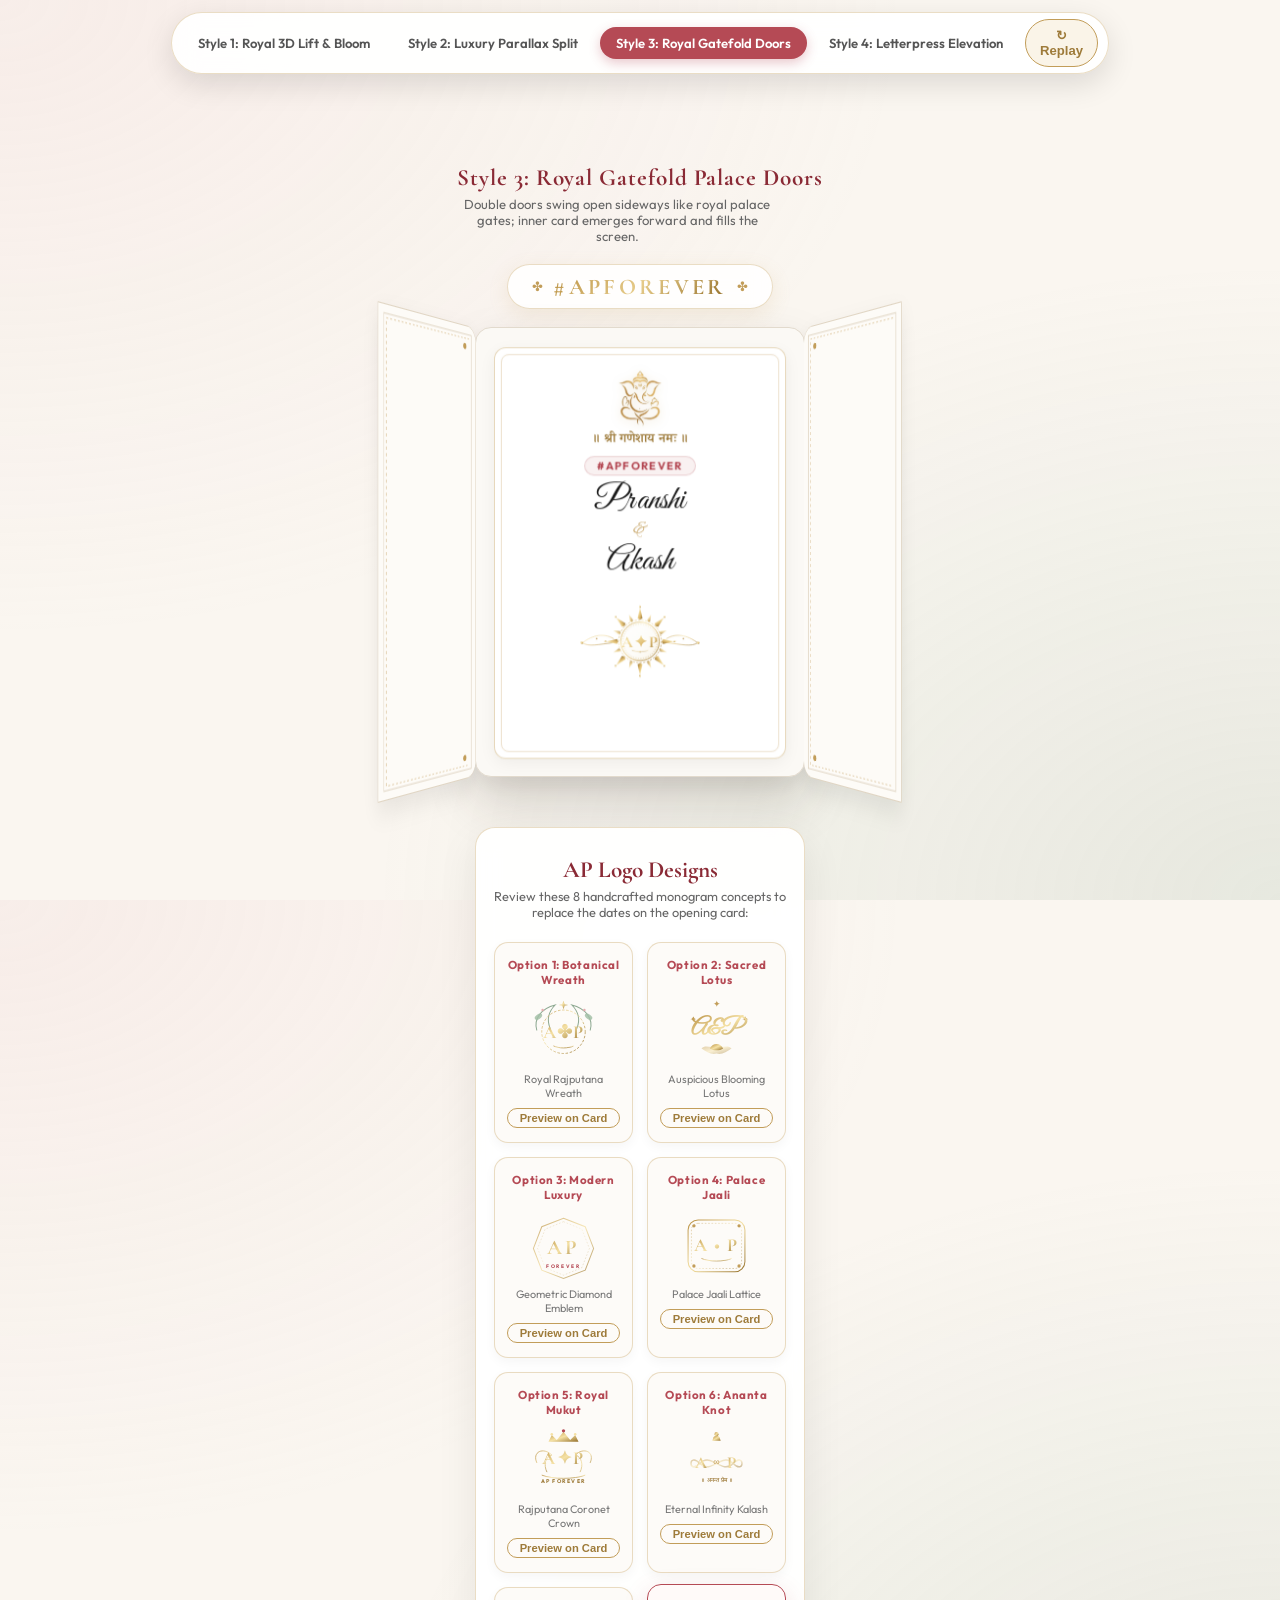
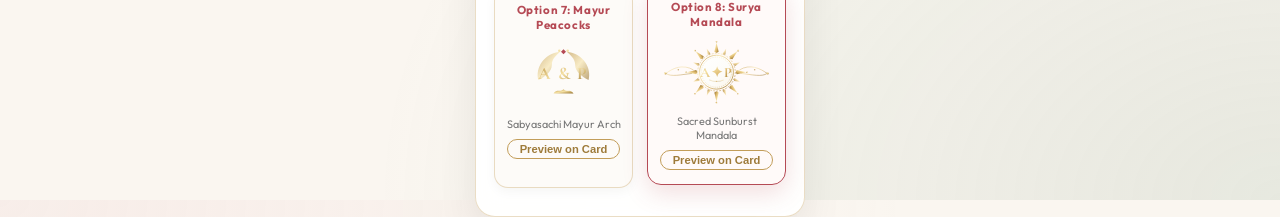
==== envelope-demo.html @ 4fcf7f47 "feat: add complete wedding invitation web application with interactive envelope animation, schedule," ====
<!DOCTYPE html>
<html lang="en">
<head>
  <meta charset="UTF-8">
  <meta name="viewport" content="width=device-width, initial-scale=1.0, maximum-scale=1.0, user-scalable=no">
  <title>Pranshi & Akash — Envelope Animation Showcase</title>
  
  <!-- Google Fonts -->
  <link rel="preconnect" href="https://fonts.googleapis.com">
  <link rel="preconnect" href="https://fonts.gstatic.com" crossorigin>
  <link href="https://fonts.googleapis.com/css2?family=Alex+Brush&family=Cormorant+Garamond:ital,wght@0,400;0,600;0,700;1,400&family=Great+Vibes&family=Noto+Serif+Devanagari:wght@500;600;700&family=Outfit:wght@300;400;500;600;700&display=swap" rel="stylesheet">
  
  <!-- GSAP 3.12 (Offline-first) -->
  <script src="./js/libs/gsap.min.js"></script>
  <script>
    if (typeof gsap === 'undefined') {
      document.write('<script src="https://cdnjs.cloudflare.com/ajax/libs/gsap/3.12.5/gsap.min.js"><\/script>');
    }
  </script>

  <style>
    :root {
      --color-primary: #b54a55;
      --color-primary-dark: #8a2a35;
      --color-gold: #c29d59;
      --color-gold-dark: #9e7b3a;
      --color-sage: #4a5d4e;
      --color-bg: #faf6f0;
      --font-serif: 'Cormorant Garamond', Georgia, serif;
      --font-sans: 'Outfit', sans-serif;
      --font-hindi: 'Noto Serif Devanagari', serif;
    }

    * {
      box-sizing: border-box;
      margin: 0;
      padding: 0;
      -webkit-tap-highlight-color: transparent;
    }

    body {
      font-family: var(--font-sans);
      background-color: var(--color-bg);
      background-image: 
        radial-gradient(at 0% 0%, rgba(234, 197, 200, 0.18) 0px, transparent 50%),
        radial-gradient(at 100% 100%, rgba(142, 169, 146, 0.18) 0px, transparent 50%);
      color: #2c2523;
      min-height: 100vh;
      overflow-x: hidden;
      display: flex;
      flex-direction: column;
      align-items: center;
    }

    /* Style Selector Bar (Sticky Top) */
    .style-picker-bar {
      position: fixed;
      top: 12px;
      left: 50%;
      transform: translateX(-50%);
      z-index: 9999;
      background: rgba(255, 255, 255, 0.94);
      backdrop-filter: blur(14px);
      -webkit-backdrop-filter: blur(14px);
      border: 1px solid rgba(194, 157, 89, 0.35);
      box-shadow: 0 10px 30px rgba(0, 0, 0, 0.12);
      border-radius: 999px;
      padding: 6px 10px;
      display: flex;
      align-items: center;
      gap: 6px;
      max-width: 95vw;
      overflow-x: auto;
    }

    .style-btn {
      background: transparent;
      border: none;
      padding: 8px 16px;
      border-radius: 999px;
      font-family: var(--font-sans);
      font-size: 0.82rem;
      font-weight: 600;
      color: #555;
      cursor: pointer;
      white-space: nowrap;
      transition: all 0.25s ease;
    }

    .style-btn:hover {
      color: var(--color-primary);
      background: rgba(181, 74, 85, 0.06);
    }

    .style-btn.active {
      background: var(--color-primary);
      color: #fff;
      box-shadow: 0 4px 12px rgba(181, 74, 85, 0.3);
    }

    .replay-btn {
      background: #faf4e8;
      border: 1px solid var(--color-gold);
      color: var(--color-gold-dark);
      padding: 8px 14px;
      border-radius: 999px;
      font-size: 0.82rem;
      font-weight: 700;
      cursor: pointer;
      display: flex;
      align-items: center;
      gap: 5px;
      transition: all 0.2s ease;
    }

    .replay-btn:hover {
      background: var(--color-gold);
      color: #fff;
    }

    /* Main Showcase Stage */
    .showcase-stage {
      width: 100%;
      max-width: 440px;
      min-height: 100vh;
      position: relative;
      display: flex;
      flex-direction: column;
      align-items: center;
      justify-content: center;
      padding: 80px 16px 40px;
    }

    /* Style Info Header */
    .style-description-banner {
      text-align: center;
      margin-bottom: 20px;
      z-index: 10;
      animation: fadeInDown 0.4s ease;
    }

    .banner-title {
      font-family: var(--font-serif);
      font-size: 1.45rem;
      font-weight: 700;
      color: var(--color-primary-dark);
      letter-spacing: 0.04em;
    }

    .banner-desc {
      font-size: 0.82rem;
      color: #666;
      margin-top: 4px;
      max-width: 320px;
    }

    /* Hashtag Crest */
    .hashtag-crest {
      display: inline-flex;
      align-items: center;
      gap: 10px;
      background: rgba(255, 255, 255, 0.88);
      backdrop-filter: blur(10px);
      padding: 8px 24px;
      border-radius: 999px;
      border: 1px solid rgba(194, 157, 89, 0.35);
      box-shadow: 0 6px 20px rgba(194, 157, 89, 0.15);
      margin-bottom: 18px;
    }

    .hashtag-text {
      font-family: var(--font-serif);
      font-size: 1.4rem;
      font-weight: 700;
      letter-spacing: 0.15em;
      background: linear-gradient(135deg, #b88f42 0%, #e6cb89 50%, #946f29 100%);
      -webkit-background-clip: text;
      -webkit-text-fill-color: transparent;
      text-transform: uppercase;
    }

    /* Envelope 3D Stage */
    .envelope-box {
      width: 330px;
      height: 450px;
      position: relative;
      perspective: 1400px;
      margin: 0 auto;
    }

    /* The Main Envelope Base */
    .env-wrapper {
      position: relative;
      width: 100%;
      height: 100%;
      background: #fbf9f5;
      border-radius: 16px;
      box-shadow: 0 25px 50px rgba(50, 40, 30, 0.18), 0 8px 20px rgba(0,0,0,0.06);
      border: 1.5px solid #e2dacd;
      transform-style: preserve-3d;
      overflow: visible;
    }

    /* =======================================================================
       Common Envelope Elements
       ======================================================================= */
    
    /* Top Flap (Style 1 & 4) */
    .env-flap-top {
      position: absolute;
      top: 0;
      left: 0;
      width: 100%;
      height: 225px;
      transform-origin: top center;
      z-index: 25;
      backface-visibility: visible;
    }

    .env-flap-top svg {
      width: 100%;
      height: 100%;
      display: block;
      overflow: visible;
    }

    /* Gatefold Left & Right Doors (Style 3) */
    .gate-door-left, .gate-door-right {
      position: absolute;
      top: 0;
      width: 50.5%;
      height: 100%;
      z-index: 24;
      background: #fdfbf7;
      border: 1.5px solid #e0d5c3;
      box-shadow: 0 10px 25px rgba(0,0,0,0.08);
      display: flex;
      flex-direction: column;
      align-items: center;
      justify-content: center;
      overflow: hidden;
    }

    .gate-door-left {
      left: 0;
      border-top-left-radius: 16px;
      border-bottom-left-radius: 16px;
      transform-origin: left center;
    }

    .gate-door-right {
      right: 0;
      border-top-right-radius: 16px;
      border-bottom-right-radius: 16px;
      transform-origin: right center;
    }

    /* The Inside Invitation Card */
    .invitation-card {
      position: absolute;
      top: 15px;
      left: 15px;
      right: 15px;
      height: 420px;
      background: #ffffff;
      border-radius: 12px;
      border: 1px solid rgba(194, 157, 89, 0.4);
      box-shadow: 0 4px 18px rgba(0, 0, 0, 0.06);
      display: flex;
      flex-direction: column;
      align-items: center;
      padding: 22px 16px;
      text-align: center;
      z-index: 10;
      will-change: transform, opacity, box-shadow;
    }

    .invitation-card::before {
      content: '';
      position: absolute;
      top: 6px; left: 6px; right: 6px; bottom: 6px;
      border: 1px solid rgba(194, 157, 89, 0.3);
      border-radius: 8px;
      pointer-events: none;
    }

    .card-ganesha {
      width: 44px;
      height: auto;
      margin-bottom: 4px;
      filter: drop-shadow(0 2px 5px rgba(194, 157, 89, 0.3));
    }

    .card-shloka {
      font-family: var(--font-hindi);
      font-size: 0.82rem;
      font-weight: 600;
      color: var(--color-gold-dark);
    }

    .card-hashtag {
      font-size: 0.7rem;
      font-weight: 700;
      color: var(--color-primary);
      letter-spacing: 0.12em;
      background: rgba(181, 74, 85, 0.08);
      border: 1px solid rgba(181, 74, 85, 0.2);
      padding: 2px 12px;
      border-radius: 999px;
      margin: 6px 0;
      text-transform: uppercase;
    }

    .card-names {
      font-family: 'Great Vibes', 'Alex Brush', cursive;
      font-size: 2.1rem;
      font-weight: 400;
      color: #1a1a1a;
      line-height: 1.15;
    }

    .card-amp {
      font-family: 'Alex Brush', cursive;
      font-size: 1.25rem;
      color: var(--color-gold);
    }

    .card-date {
      font-size: 0.78rem;
      font-weight: 600;
      color: var(--color-gold-dark);
      margin-top: 4px;
    }

    /* Envelope Pocket Front */
    .env-pocket-front {
      position: absolute;
      top: 0;
      left: 0;
      width: 100%;
      height: 100%;
      z-index: 15;
      pointer-events: none;
      border-radius: 16px;
      overflow: visible;
    }

    .env-pocket-front svg {
      width: 100%;
      height: 100%;
      display: block;
    }

    /* Ribbon Belly Band */
    .ribbon-band {
      position: absolute;
      top: 225px;
      left: 0;
      right: 0;
      height: 54px;
      transform: translateY(-50%);
      background: linear-gradient(90deg, #ecd3be 0%, #f7ede3 50%, #ecd3be 100%);
      border-top: 1px solid rgba(194, 157, 89, 0.4);
      border-bottom: 1px solid rgba(194, 157, 89, 0.4);
      box-shadow: 0 4px 12px rgba(0,0,0,0.05);
      z-index: 18;
      pointer-events: none;
    }

    /* 3D Wax Seal */
    .seal-wrap {
      position: absolute;
      top: 225px;
      left: 50%;
      transform: translate(-50%, -50%);
      z-index: 35;
      cursor: pointer;
      display: flex;
      flex-direction: column;
      align-items: center;
      transition: transform 0.25s ease;
    }

    .seal-wrap:hover {
      transform: translate(-50%, -50%) scale(1.05);
    }

    .seal-stamp {
      width: 104px;
      height: 104px;
      border-radius: 50%;
      background-image: url('./assets/wax_seal_pa.png');
      background-position: center;
      background-repeat: no-repeat;
      background-size: contain;
      filter: drop-shadow(0 12px 24px rgba(117, 82, 27, 0.42));
      animation: pulseGlow 2.4s infinite ease-in-out;
    }

    @keyframes pulseGlow {
      0%, 100% { transform: scale(1); filter: drop-shadow(0 12px 24px rgba(117, 82, 27, 0.42)); }
      50% { transform: scale(1.03); filter: drop-shadow(0 16px 32px rgba(194, 157, 89, 0.65)); }
    }

    .seal-cue {
      margin-top: 12px;
      font-family: var(--font-sans);
      font-size: 0.88rem;
      font-weight: 600;
      letter-spacing: 0.08em;
      color: var(--color-gold-dark);
      background: rgba(255, 255, 255, 0.95);
      backdrop-filter: blur(8px);
      padding: 5px 18px;
      border-radius: 999px;
      box-shadow: 0 4px 15px rgba(0,0,0,0.08);
      border: 1px solid rgba(194, 157, 89, 0.35);
      animation: bounceCue 2s infinite ease-in-out;
    }

    @keyframes bounceCue {
      0%, 100% { transform: translateY(0); }
      50% { transform: translateY(-3px); }
    }

    /* Destination Full Screen Preview Card (Revealed upon settling) */
    .settled-full-screen {
      position: absolute;
      top: 0;
      left: 0;
      width: 100%;
      height: 100%;
      background: #ffffff;
      border-radius: 20px;
      border: 1px solid rgba(194, 157, 89, 0.35);
      box-shadow: 0 20px 50px rgba(0,0,0,0.12);
      padding: 36px 20px;
      display: flex;
      flex-direction: column;
      align-items: center;
      text-align: center;
      z-index: 50;
      opacity: 0;
      pointer-events: none;
      transform: scale(0.95);
    }

    .full-ganesha {
      width: 58px;
      margin-bottom: 8px;
    }

    .full-shloka {
      font-family: var(--font-hindi);
      font-size: 1rem;
      color: var(--color-gold-dark);
      font-weight: 600;
    }

    .full-names {
      font-family: 'Great Vibes', cursive;
      font-size: 2.8rem;
      color: #1a1a1a;
      margin: 22px 0 10px;
      line-height: 1.1;
    }

    .full-prose {
      font-size: 0.88rem;
      color: #555;
      line-height: 1.55;
      max-width: 300px;
      margin: 10px 0 16px;
    }

    .full-badge {
      display: inline-block;
      font-size: 0.8rem;
      font-weight: 700;
      color: var(--color-primary);
      background: rgba(181, 74, 85, 0.08);
      padding: 6px 18px;
      border-radius: 999px;
      border: 1px solid rgba(181, 74, 85, 0.25);
    }

    .success-pill {
      margin-top: 18px;
      font-size: 0.78rem;
      color: var(--color-sage);
      font-weight: 600;
      background: rgba(74, 93, 78, 0.1);
      padding: 4px 14px;
      border-radius: 999px;
    }

    @keyframes fadeInDown {
      from { opacity: 0; transform: translateY(-10px); }
      to { opacity: 1; transform: translateY(0); }
    }
  </style>
</head>
<body>

  <!-- Top Style Switcher Bar -->
  <div class="style-picker-bar">
    <button class="style-btn active" data-style="1">Style 1: Royal 3D Lift &amp; Bloom</button>
    <button class="style-btn" data-style="2">Style 2: Luxury Parallax Split</button>
    <button class="style-btn" data-style="3">Style 3: Royal Gatefold Doors</button>
    <button class="style-btn" data-style="4">Style 4: Letterpress Elevation</button>
    <button class="replay-btn" id="replay-btn" title="Replay current animation">↻ Replay</button>
  </div>

  <div class="showcase-stage">
    
    <!-- Style Info Banner -->
    <div class="style-description-banner" id="style-banner">
      <h2 class="banner-title" id="banner-title">Style 1: Royal 3D Lift &amp; Bloom</h2>
      <p class="banner-desc" id="banner-desc">Flawless 3D top flap fold, upward card pop, then smooth camera zoom filling the screen with zero tearing.</p>
    </div>

    <!-- Hashtag Crest -->
    <div class="hashtag-crest">
      <span style="color: var(--color-gold); font-size: 0.8rem;">✤</span>
      <span class="hashtag-text">#APforever</span>
      <span style="color: var(--color-gold); font-size: 0.8rem;">✤</span>
    </div>

    <!-- Envelope Container -->
    <div class="envelope-box" id="envelope-box">
      <div class="env-wrapper" id="main-env">

        <!-- 1. Top Flap (Styles 1 & 4) -->
        <div class="env-flap-top" id="flap-top">
          <svg viewBox="0 0 330 225" preserveAspectRatio="none">
            <defs>
              <linearGradient id="flapG" x1="0%" y1="0%" x2="0%" y2="100%">
                <stop offset="0%" stop-color="#fdfbf8" />
                <stop offset="100%" stop-color="#f4ebe0" />
              </linearGradient>
            </defs>
            <path d="M 0 0 L 330 0 L 170 221 Q 165 225 160 221 L 0 0 Z" fill="url(#flapG)" stroke="#dfd4c2" stroke-width="1.2" />
            <path d="M 20 8 L 165 210 L 310 8" fill="none" stroke="#c29d59" stroke-width="1" opacity="0.6" stroke-dasharray="3,3" />
          </svg>
        </div>

        <!-- 2. Gatefold Doors (Style 3) -->
        <div class="gate-door-left" id="gate-left" style="display: none;">
          <svg width="100%" height="100%" viewBox="0 0 165 450" preserveAspectRatio="none">
            <rect x="0" y="0" width="165" height="450" fill="#fdfbf7" />
            <rect x="8" y="8" width="149" height="434" fill="none" stroke="#e0d5c3" stroke-width="1" />
            <path d="M 12 12 L 153 12 L 153 438 L 12 438" fill="none" stroke="#c29d59" stroke-width="0.8" stroke-dasharray="3,3" opacity="0.6" />
            <!-- Ornate Corner Motifs -->
            <circle cx="20" cy="20" r="3" fill="#c29d59" />
            <circle cx="20" cy="430" r="3" fill="#c29d59" />
          </svg>
        </div>
        <div class="gate-door-right" id="gate-right" style="display: none;">
          <svg width="100%" height="100%" viewBox="0 0 165 450" preserveAspectRatio="none">
            <rect x="0" y="0" width="165" height="450" fill="#fdfbf7" />
            <rect x="8" y="8" width="149" height="434" fill="none" stroke="#e0d5c3" stroke-width="1" />
            <path d="M 12 12 L 153 12 L 153 438 L 12 438" fill="none" stroke="#c29d59" stroke-width="0.8" stroke-dasharray="3,3" opacity="0.6" />
            <circle cx="145" cy="20" r="3" fill="#c29d59" />
            <circle cx="145" cy="430" r="3" fill="#c29d59" />
          </svg>
        </div>

        <!-- 3. Inside Invitation Card -->
        <div class="invitation-card" id="inner-card">
          <img src="./assets/ganesha_gold.png" alt="Lord Ganesha" class="card-ganesha">
          <span class="card-shloka">॥ श्री गणेशाय नमः ॥</span>
          <span class="card-hashtag">#APforever</span>
          <div class="card-names">
            <span>Pranshi</span>
            <div class="card-amp">&amp;</div>
            <span>Akash</span>
          </div>
          <div class="card-ap-logo-wrap" id="demo-inner-card-logo" style="width: 176px; height: 114px; margin-top: 6px; display: flex; align-items: center; justify-content: center;">
            <!-- Selected AP Logo injected here -->
          </div>
        </div>

        <!-- 4. Envelope Pocket Front (Vector SVG) -->
        <div class="env-pocket-front" id="pocket-front">
          <svg viewBox="0 0 330 450" preserveAspectRatio="none">
            <defs>
              <linearGradient id="pocketG" x1="0%" y1="0%" x2="0%" y2="100%">
                <stop offset="0%" stop-color="#fdfbf8" />
                <stop offset="100%" stop-color="#f6efe4" />
              </linearGradient>
            </defs>
            <!-- Left Flap -->
            <polygon points="-1,-1 166,226 -1,451" fill="#eee5d8" stroke="#dfd4c2" stroke-width="0.8" />
            <!-- Right Flap -->
            <polygon points="331,-1 164,226 331,451" fill="#eee5d8" stroke="#dfd4c2" stroke-width="0.8" />
            <!-- Bottom Flap -->
            <path d="M -1 451 L 160 213 Q 165 210 170 213 L 331 451 Z" fill="url(#pocketG)" stroke="#ded3c1" stroke-width="1.2" />
            <path d="M 22 438 L 165 224 L 308 438" fill="none" stroke="#c29d59" stroke-width="1" opacity="0.55" stroke-dasharray="3,3" />
          </svg>

          <!-- Silk Ribbon Band -->
          <div class="ribbon-band" id="ribbon-band"></div>

          <!-- Botanical Wings behind Seal -->
          <svg class="seal-wings" style="position: absolute; top: 225px; left: 50%; transform: translate(-50%, -50%); width: 250px; height: 90px; pointer-events: none; z-index: 19;" viewBox="0 0 240 80" fill="none">
            <path d="M60 40 C35 38 20 28 8 18" stroke="#78967c" stroke-width="1.5" stroke-linecap="round" />
            <ellipse cx="40" cy="32" rx="12" ry="7" transform="rotate(-20 40 32)" fill="#8ea992" opacity="0.9" />
            <ellipse cx="22" cy="24" rx="10" ry="6" transform="rotate(-35 22 24)" fill="#a3bfa7" opacity="0.85" />
            <circle cx="34" cy="24" r="3" fill="#e5adb1" />
            <path d="M180 40 C205 38 220 28 232 18" stroke="#78967c" stroke-width="1.5" stroke-linecap="round" />
            <ellipse cx="200" cy="32" rx="12" ry="7" transform="rotate(20 200 32)" fill="#8ea992" opacity="0.9" />
            <ellipse cx="218" cy="24" rx="10" ry="6" transform="rotate(35 218 24)" fill="#a3bfa7" opacity="0.85" />
            <circle cx="206" cy="24" r="3" fill="#e5adb1" />
          </svg>
        </div>

        <!-- 5. 3D Wax Seal Monogram -->
        <div class="seal-wrap" id="seal-wrap">
          <div class="seal-stamp" id="seal-stamp"></div>
          <div class="seal-cue" id="seal-cue">Tap to Unseal</div>
        </div>

      </div>

      <!-- Destination Full Screen View (Screen Fill Result) -->
      <div class="settled-full-screen" id="settled-screen">
        <img src="./assets/ganesha_gold.png" alt="Lord Ganesha" class="full-ganesha">
        <span class="full-shloka">॥ श्री गणेशाय नमः ॥</span>
        <h1 class="full-names">Pranshi &amp; Akash</h1>
        <p class="full-prose">With blessings from both families, we warmly welcome you to our wedding celebrations.</p>
        <span class="full-badge">18th &amp; 20th November 2026 • Moradabad</span>
        <div class="success-pill">✓ Seamless Screen Fill Complete</div>
    </div>

    <!-- =====================================================================
         AP Logo Suggestions Showcase (Choose for Opening Card)
         ===================================================================== -->
    <div style="width: 100%; max-width: 440px; margin-top: 50px; background: rgba(255,255,255,0.95); backdrop-filter: blur(12px); border-radius: 20px; border: 1.5px solid rgba(194, 157, 89, 0.35); box-shadow: 0 15px 40px rgba(0,0,0,0.08); padding: 28px 18px; text-align: center;">
      <h3 style="font-family: var(--font-serif); font-size: 1.45rem; color: var(--color-primary-dark); font-weight: 700; margin-bottom: 4px;">AP Logo Designs</h3>
      <p style="font-size: 0.8rem; color: #666; margin-bottom: 22px;">Review these 8 handcrafted monogram concepts to replace the dates on the opening card:</p>

      <div style="display: grid; grid-template-columns: 1fr 1fr; gap: 14px;">
        
        <!-- Logo 1: Imperial Botanical Wreath -->
        <div class="logo-choice-card" id="logo-card-1" style="background: #fdfbf8; border: 1.5px solid rgba(194, 157, 89, 0.35); border-radius: 14px; padding: 14px 10px; display: flex; flex-direction: column; align-items: center; box-shadow: 0 4px 12px rgba(0,0,0,0.04); transition: all 0.25s ease;">
          <span style="font-size: 0.72rem; font-weight: 700; color: var(--color-primary); letter-spacing: 0.05em; margin-bottom: 6px;">Option 1: Botanical Wreath</span>
          <svg viewBox="0 0 140 85" style="width: 100%; height: 75px;" fill="none">
            <defs>
              <linearGradient id="demoLogoGold1" x1="0%" y1="0%" x2="100%" y2="100%">
                <stop offset="0%" stop-color="#b88f42" />
                <stop offset="40%" stop-color="#f5e1a4" />
                <stop offset="100%" stop-color="#946f29" />
              </linearGradient>
            </defs>
            <path d="M 38 42 C 34 28 44 16 60 12 C 52 20 50 30 54 40" stroke="#8ea992" stroke-width="1.2" stroke-linecap="round" />
            <ellipse cx="40" cy="26" rx="5" ry="2.8" transform="rotate(-35 40 26)" fill="#a3bfa7" opacity="0.85" />
            <circle cx="45" cy="18" r="1.5" fill="#e5adb1" />
            <path d="M 102 42 C 106 28 96 16 80 12 C 88 20 90 30 86 40" stroke="#8ea992" stroke-width="1.2" stroke-linecap="round" />
            <ellipse cx="100" cy="26" rx="5" ry="2.8" transform="rotate(35 100 26)" fill="#a3bfa7" opacity="0.85" />
            <circle cx="95" cy="18" r="1.5" fill="#e5adb1" />
            <circle cx="70" cy="44" r="26" stroke="url(#demoLogoGold1)" stroke-width="1" stroke-dasharray="3,2" />
            <path d="M 70 7 L 71.5 11 L 75.5 12 L 71.5 13 L 70 17 L 68.5 13 L 64.5 12 L 68.5 11 Z" fill="url(#demoLogoGold1)" />
            <text x="70" y="52" font-family="'Cormorant Garamond', serif" font-size="22" font-weight="700" letter-spacing="1.5" fill="url(#demoLogoGold1)" text-anchor="middle">A✤P</text>
            <path d="M 58 61 C 64 64 76 64 82 61" stroke="url(#demoLogoGold1)" stroke-width="1" />
          </svg>
          <span style="font-size: 0.68rem; color: #777; margin-top: 4px;">Royal Rajputana Wreath</span>
          <button onclick="previewLogo(1)" style="margin-top: 8px; background: transparent; border: 1px solid var(--color-gold); color: var(--color-gold-dark); border-radius: 999px; padding: 3px 12px; font-size: 0.7rem; font-weight: 700; cursor: pointer;">Preview on Card</button>
        </div>

        <!-- Logo 2: Sacred Lotus Padma -->
        <div class="logo-choice-card" id="logo-card-2" style="background: #fdfbf8; border: 1.5px solid rgba(194, 157, 89, 0.35); border-radius: 14px; padding: 14px 10px; display: flex; flex-direction: column; align-items: center; box-shadow: 0 4px 12px rgba(0,0,0,0.04); transition: all 0.25s ease;">
          <span style="font-size: 0.72rem; font-weight: 700; color: var(--color-primary); letter-spacing: 0.05em; margin-bottom: 6px;">Option 2: Sacred Lotus</span>
          <svg viewBox="0 0 140 85" style="width: 100%; height: 75px;" fill="none">
            <defs>
              <linearGradient id="demoLogoGold2" x1="0%" y1="0%" x2="100%" y2="100%">
                <stop offset="0%" stop-color="#b88f42" />
                <stop offset="50%" stop-color="#f5e1a4" />
                <stop offset="100%" stop-color="#946f29" />
              </linearGradient>
            </defs>
            <!-- Sacred Lotus Base -->
            <path d="M 52 64 C 58 58 64 66 70 60 C 76 66 82 58 88 64 C 82 68 76 72 70 70 C 64 72 58 68 52 64 Z" fill="url(#demoLogoGold2)" opacity="0.45" />
            <path d="M 62 64 C 66 57 74 57 78 64 C 74 67 66 67 62 64 Z" fill="url(#demoLogoGold2)" />
            <!-- Star flourishes -->
            <text x="38" y="32" font-size="10" fill="#c29d59">✦</text>
            <text x="100" y="32" font-size="10" fill="#c29d59">✦</text>
            <text x="70" y="14" font-size="11" fill="#c29d59" text-anchor="middle">✦</text>
            <!-- Flowing Cursive AP -->
            <text x="70" y="47" font-family="'Great Vibes', cursive" font-size="28" font-weight="700" fill="url(#demoLogoGold2)" text-anchor="middle">A&amp;P</text>
          </svg>
          <span style="font-size: 0.68rem; color: #777; margin-top: 4px;">Auspicious Blooming Lotus</span>
          <button onclick="previewLogo(2)" style="margin-top: 8px; background: transparent; border: 1px solid var(--color-gold); color: var(--color-gold-dark); border-radius: 999px; padding: 3px 12px; font-size: 0.7rem; font-weight: 700; cursor: pointer;">Preview on Card</button>
        </div>

        <!-- Logo 3: Modern Royal Geometric -->
        <div class="logo-choice-card" id="logo-card-3" style="background: #fdfbf8; border: 1.5px solid rgba(194, 157, 89, 0.35); border-radius: 14px; padding: 14px 10px; display: flex; flex-direction: column; align-items: center; box-shadow: 0 4px 12px rgba(0,0,0,0.04); transition: all 0.25s ease;">
          <span style="font-size: 0.72rem; font-weight: 700; color: var(--color-primary); letter-spacing: 0.05em; margin-bottom: 6px;">Option 3: Modern Luxury</span>
          <svg viewBox="0 0 140 85" style="width: 100%; height: 75px;" fill="none">
            <defs>
              <linearGradient id="demoLogoGold3" x1="0%" y1="0%" x2="100%" y2="100%">
                <stop offset="0%" stop-color="#b88f42" />
                <stop offset="50%" stop-color="#f5e1a4" />
                <stop offset="100%" stop-color="#946f29" />
              </linearGradient>
            </defs>
            <!-- Geometric Octagon Frame -->
            <polygon points="70,10 96,20 106,46 96,72 70,82 44,72 34,46 44,20" fill="none" stroke="url(#demoLogoGold3)" stroke-width="1.2" opacity="0.75" />
            <polygon points="70,14 92,23 101,46 92,69 70,78 48,69 39,46 48,23" fill="none" stroke="url(#demoLogoGold3)" stroke-width="0.6" stroke-dasharray="2,2" opacity="0.5" />
            <!-- High Fashion Interlocked Monogram -->
            <text x="70" y="53" font-family="'Cormorant Garamond', serif" font-size="25" font-weight="700" letter-spacing="3" fill="url(#demoLogoGold3)" text-anchor="middle">AP</text>
            <text x="70" y="69" font-family="'Outfit', sans-serif" font-size="6" font-weight="700" letter-spacing="2" fill="var(--color-primary)" text-anchor="middle">FOREVER</text>
          </svg>
          <span style="font-size: 0.68rem; color: #777; margin-top: 4px;">Geometric Diamond Emblem</span>
          <button onclick="previewLogo(3)" style="margin-top: 8px; background: transparent; border: 1px solid var(--color-gold); color: var(--color-gold-dark); border-radius: 999px; padding: 3px 12px; font-size: 0.7rem; font-weight: 700; cursor: pointer;">Preview on Card</button>
        </div>

        <!-- Logo 4: Heritage Palace Jaali Medallion -->
        <div class="logo-choice-card" id="logo-card-4" style="background: #fdfbf8; border: 1.5px solid rgba(194, 157, 89, 0.35); border-radius: 14px; padding: 14px 10px; display: flex; flex-direction: column; align-items: center; box-shadow: 0 4px 12px rgba(0,0,0,0.04); transition: all 0.25s ease;">
          <span style="font-size: 0.72rem; font-weight: 700; color: var(--color-primary); letter-spacing: 0.05em; margin-bottom: 6px;">Option 4: Palace Jaali</span>
          <svg viewBox="0 0 140 85" style="width: 100%; height: 75px;" fill="none">
            <defs>
              <linearGradient id="demoLogoGold4" x1="0%" y1="0%" x2="100%" y2="100%">
                <stop offset="0%" stop-color="#b88f42" />
                <stop offset="50%" stop-color="#f5e1a4" />
                <stop offset="100%" stop-color="#946f29" />
              </linearGradient>
            </defs>
            <!-- Scalloped Heritage Medallion -->
            <rect x="36" y="12" width="68" height="62" rx="12" fill="none" stroke="url(#demoLogoGold4)" stroke-width="1.2" />
            <rect x="40" y="16" width="60" height="54" rx="8" fill="none" stroke="url(#demoLogoGold4)" stroke-width="0.8" stroke-dasharray="2,2" opacity="0.6" />
            <!-- Paisley corner accents -->
            <circle cx="43" cy="19" r="2" fill="#c29d59" />
            <circle cx="97" cy="19" r="2" fill="#c29d59" />
            <circle cx="43" cy="67" r="2" fill="#c29d59" />
            <circle cx="97" cy="67" r="2" fill="#c29d59" />
            <!-- Central Serif Initials -->
            <text x="70" y="49" font-family="'Cormorant Garamond', Georgia, serif" font-size="22" font-weight="700" letter-spacing="2" fill="url(#demoLogoGold4)" text-anchor="middle">A • P</text>
            <path d="M 52 58 C 60 62 80 62 88 58" stroke="url(#demoLogoGold4)" stroke-width="0.9" />
          </svg>
          <span style="font-size: 0.68rem; color: #777; margin-top: 4px;">Palace Jaali Lattice</span>
          <button onclick="previewLogo(4)" style="margin-top: 8px; background: transparent; border: 1px solid var(--color-gold); color: var(--color-gold-dark); border-radius: 999px; padding: 3px 12px; font-size: 0.7rem; font-weight: 700; cursor: pointer;">Preview on Card</button>
        </div>

        <!-- Logo 5: Royal Rajputana Mukut & Crest -->
        <div class="logo-choice-card" id="logo-card-5" style="background: #fdfbf8; border: 1.5px solid rgba(194, 157, 89, 0.35); border-radius: 14px; padding: 14px 10px; display: flex; flex-direction: column; align-items: center; box-shadow: 0 4px 12px rgba(0,0,0,0.04); transition: all 0.25s ease;">
          <span style="font-size: 0.72rem; font-weight: 700; color: var(--color-primary); letter-spacing: 0.05em; margin-bottom: 6px;">Option 5: Royal Mukut</span>
          <svg viewBox="0 0 140 85" style="width: 100%; height: 75px;" fill="none">
            <defs>
              <linearGradient id="demoLogoGold5" x1="0%" y1="0%" x2="100%" y2="100%">
                <stop offset="0%" stop-color="#b88f42" />
                <stop offset="50%" stop-color="#f5e1a4" />
                <stop offset="100%" stop-color="#946f29" />
              </linearGradient>
            </defs>
            <!-- Royal Mukut / Coronet Crown -->
            <path d="M 52 20 L 56 12 L 62 18 L 70 8 L 78 18 L 84 12 L 88 20 Z" fill="url(#demoLogoGold5)" />
            <circle cx="56" cy="11" r="1.5" fill="#f5e1a4" />
            <circle cx="70" cy="7" r="2" fill="#b54a55" />
            <circle cx="84" cy="11" r="1.5" fill="#f5e1a4" />
            <line x1="50" y1="21" x2="90" y2="21" stroke="url(#demoLogoGold5)" stroke-width="1.2" />
            <!-- Baroque Flourish Wings -->
            <path d="M 38 45 C 32 32 46 26 56 36 C 48 38 46 48 50 56" stroke="url(#demoLogoGold5)" stroke-width="1" stroke-linecap="round" />
            <path d="M 102 45 C 108 32 94 26 84 36 C 92 38 94 48 90 56" stroke="url(#demoLogoGold5)" stroke-width="1" stroke-linecap="round" />
            <!-- Central Serif Monogram -->
            <text x="70" y="47" font-family="'Cormorant Garamond', Georgia, serif" font-size="22" font-weight="700" letter-spacing="2" fill="url(#demoLogoGold5)" text-anchor="middle">A✦P</text>
            <!-- Lower Banner -->
            <path d="M 44 60 C 56 65 84 65 96 60" stroke="url(#demoLogoGold5)" stroke-width="1" />
            <text x="70" y="69" font-family="'Outfit', sans-serif" font-size="6.5" font-weight="700" letter-spacing="1.5" fill="var(--color-gold-dark)" text-anchor="middle">AP FOREVER</text>
          </svg>
          <span style="font-size: 0.68rem; color: #777; margin-top: 4px;">Rajputana Coronet Crown</span>
          <button onclick="previewLogo(5)" style="margin-top: 8px; background: transparent; border: 1px solid var(--color-gold); color: var(--color-gold-dark); border-radius: 999px; padding: 3px 12px; font-size: 0.7rem; font-weight: 700; cursor: pointer;">Preview on Card</button>
        </div>

        <!-- Logo 6: Ananta Bandhan Infinity Knot -->
        <div class="logo-choice-card" id="logo-card-6" style="background: #fdfbf8; border: 1.5px solid rgba(194, 157, 89, 0.35); border-radius: 14px; padding: 14px 10px; display: flex; flex-direction: column; align-items: center; box-shadow: 0 4px 12px rgba(0,0,0,0.04); transition: all 0.25s ease;">
          <span style="font-size: 0.72rem; font-weight: 700; color: var(--color-primary); letter-spacing: 0.05em; margin-bottom: 6px;">Option 6: Ananta Knot</span>
          <svg viewBox="0 0 140 85" style="width: 100%; height: 75px;" fill="none">
            <defs>
              <linearGradient id="demoLogoGold6" x1="0%" y1="0%" x2="100%" y2="100%">
                <stop offset="0%" stop-color="#b88f42" />
                <stop offset="50%" stop-color="#f5e1a4" />
                <stop offset="100%" stop-color="#946f29" />
              </linearGradient>
            </defs>
            <!-- Sacred Kalash Finial at Top -->
            <path d="M 66 16 C 66 12 74 12 74 16 L 75 19 L 65 19 Z" fill="url(#demoLogoGold6)" />
            <circle cx="70" cy="11" r="2.5" fill="url(#demoLogoGold6)" />
            <!-- Infinity Loop Contour -->
            <path d="M 50 46 C 36 32 36 60 50 46 C 64 32 76 60 90 46 C 104 32 104 60 90 46 C 76 32 64 60 50 46 Z" stroke="url(#demoLogoGold6)" stroke-width="1.8" fill="none" opacity="0.45" />
            <!-- Interwoven Initial Typography -->
            <text x="52" y="52" font-family="'Cormorant Garamond', serif" font-size="20" font-weight="700" fill="url(#demoLogoGold6)" text-anchor="middle">A</text>
            <text x="70" y="48" font-size="11" fill="#c29d59" text-anchor="middle">∞</text>
            <text x="88" y="52" font-family="'Cormorant Garamond', serif" font-size="20" font-weight="700" fill="url(#demoLogoGold6)" text-anchor="middle">P</text>
            <!-- Sanskrit Shloka Word -->
            <text x="70" y="68" font-family="'Noto Serif Devanagari', serif" font-size="7" font-weight="600" fill="var(--color-gold-dark)" text-anchor="middle">॥ अनन्त प्रेम ॥</text>
          </svg>
          <span style="font-size: 0.68rem; color: #777; margin-top: 4px;">Eternal Infinity Kalash</span>
          <button onclick="previewLogo(6)" style="margin-top: 8px; background: transparent; border: 1px solid var(--color-gold); color: var(--color-gold-dark); border-radius: 999px; padding: 3px 12px; font-size: 0.7rem; font-weight: 700; cursor: pointer;">Preview on Card</button>
        </div>

        <!-- Logo 7: Royal Mayur Peacocks -->
        <div class="logo-choice-card" id="logo-card-7" style="background: #fdfbf8; border: 1.5px solid rgba(194, 157, 89, 0.35); border-radius: 14px; padding: 14px 10px; display: flex; flex-direction: column; align-items: center; box-shadow: 0 4px 12px rgba(0,0,0,0.04); transition: all 0.25s ease;">
          <span style="font-size: 0.72rem; font-weight: 700; color: var(--color-primary); letter-spacing: 0.05em; margin-bottom: 6px;">Option 7: Mayur Peacocks</span>
          <svg viewBox="0 0 140 85" style="width: 100%; height: 75px;" fill="none">
            <defs>
              <linearGradient id="demoLogoGold7" x1="0%" y1="0%" x2="100%" y2="100%">
                <stop offset="0%" stop-color="#b88f42" />
                <stop offset="50%" stop-color="#f5e1a4" />
                <stop offset="100%" stop-color="#946f29" />
              </linearGradient>
            </defs>
            <!-- Left Peacock Silhouette Arch -->
            <path d="M 40 48 C 36 34 46 16 66 14 C 62 18 56 22 56 30 C 56 38 48 44 40 48 Z" fill="url(#demoLogoGold7)" opacity="0.6" />
            <circle cx="65" cy="13" r="1.5" fill="#f5e1a4" />
            <!-- Right Peacock Silhouette Arch -->
            <path d="M 100 48 C 104 34 94 16 74 14 C 78 18 84 22 84 30 C 84 38 92 44 100 48 Z" fill="url(#demoLogoGold7)" opacity="0.6" />
            <circle cx="75" cy="13" r="1.5" fill="#f5e1a4" />
            <!-- Central Diamond -->
            <polygon points="70,11 73,14 70,17 67,14" fill="#b54a55" />
            <!-- Blooming Lotus at Base -->
            <path d="M 58 64 C 62 58 66 63 70 59 C 74 63 78 58 82 64 Z" fill="url(#demoLogoGold7)" />
            <!-- Regal Names Monogram -->
            <text x="70" y="47" font-family="'Cormorant Garamond', Georgia, serif" font-size="21" font-weight="700" letter-spacing="1.5" fill="url(#demoLogoGold7)" text-anchor="middle">A &amp; P</text>
          </svg>
          <span style="font-size: 0.68rem; color: #777; margin-top: 4px;">Sabyasachi Mayur Arch</span>
          <button onclick="previewLogo(7)" style="margin-top: 8px; background: transparent; border: 1px solid var(--color-gold); color: var(--color-gold-dark); border-radius: 999px; padding: 3px 12px; font-size: 0.7rem; font-weight: 700; cursor: pointer;">Preview on Card</button>
        </div>

        <!-- Logo 8: Sacred Surya Mandala -->
        <div class="logo-choice-card" id="logo-card-8" style="background: #fdfbf8; border: 1.5px solid rgba(194, 157, 89, 0.35); border-radius: 14px; padding: 14px 10px; display: flex; flex-direction: column; align-items: center; box-shadow: 0 4px 12px rgba(0,0,0,0.04); transition: all 0.25s ease;">
          <span style="font-size: 0.72rem; font-weight: 700; color: var(--color-primary); letter-spacing: 0.05em; margin-bottom: 6px;">Option 8: Surya Mandala</span>
          <svg viewBox="0 0 190 105" style="width: 100%; height: 75px;" fill="none" xmlns="http://www.w3.org/2000/svg">
            <defs>
              <linearGradient id="demoLogoGold8" x1="0%" y1="0%" x2="100%" y2="100%">
                <stop offset="0%" stop-color="#b88f42" />
                <stop offset="30%" stop-color="#f7e4a8" />
                <stop offset="60%" stop-color="#ddba70" />
                <stop offset="100%" stop-color="#916c26" />
              </linearGradient>
              <linearGradient id="demoSuryaDisc" x1="0%" y1="0%" x2="100%" y2="100%">
                <stop offset="0%" stop-color="#ffffff" />
                <stop offset="60%" stop-color="#fdfcf8" />
                <stop offset="100%" stop-color="#fbf5e8" />
              </linearGradient>
            </defs>
            <g transform="translate(95, 52)">
              <path d="M -38 -4 C -54 -14 -72 -6 -82 2 C -74 8 -58 4 -40 2" stroke="url(#demoLogoGold8)" stroke-width="1" stroke-linecap="round" fill="none" opacity="0.85" />
              <circle cx="-83" cy="2" r="1.8" fill="url(#demoLogoGold8)" />
              <circle cx="-62" cy="-4" r="1.2" fill="#c29d59" opacity="0.8" />
              <path d="M 38 -4 C 54 -14 72 -6 82 2 C 74 8 58 4 40 2" stroke="url(#demoLogoGold8)" stroke-width="1" stroke-linecap="round" fill="none" opacity="0.85" />
              <circle cx="83" cy="2" r="1.8" fill="url(#demoLogoGold8)" />
              <circle cx="62" cy="-4" r="1.2" fill="#c29d59" opacity="0.8" />
              <g fill="url(#demoLogoGold8)">
                <polygon points="0,-48 3.5,-33 0,-31 -3.5,-33" /><circle cx="0" cy="-49.5" r="1.3" />
                <g transform="rotate(45)"><polygon points="0,-48 3.5,-33 0,-31 -3.5,-33" /><circle cx="0" cy="-49.5" r="1.3" /></g>
                <g transform="rotate(90)"><polygon points="0,-48 3.5,-33 0,-31 -3.5,-33" /><circle cx="0" cy="-49.5" r="1.3" /></g>
                <g transform="rotate(135)"><polygon points="0,-48 3.5,-33 0,-31 -3.5,-33" /><circle cx="0" cy="-49.5" r="1.3" /></g>
                <g transform="rotate(180)"><polygon points="0,-48 3.5,-33 0,-31 -3.5,-33" /><circle cx="0" cy="-49.5" r="1.3" /></g>
                <g transform="rotate(225)"><polygon points="0,-48 3.5,-33 0,-31 -3.5,-33" /><circle cx="0" cy="-49.5" r="1.3" /></g>
                <g transform="rotate(270)"><polygon points="0,-48 3.5,-33 0,-31 -3.5,-33" /><circle cx="0" cy="-49.5" r="1.3" /></g>
                <g transform="rotate(315)"><polygon points="0,-48 3.5,-33 0,-31 -3.5,-33" /><circle cx="0" cy="-49.5" r="1.3" /></g>
              </g>
              <g fill="url(#demoLogoGold8)" opacity="0.8">
                <g transform="rotate(22.5)"><polygon points="0,-41 2.4,-32 0,-30 -2.4,-32" /></g>
                <g transform="rotate(67.5)"><polygon points="0,-41 2.4,-32 0,-30 -2.4,-32" /></g>
                <g transform="rotate(112.5)"><polygon points="0,-41 2.4,-32 0,-30 -2.4,-32" /></g>
                <g transform="rotate(157.5)"><polygon points="0,-41 2.4,-32 0,-30 -2.4,-32" /></g>
                <g transform="rotate(202.5)"><polygon points="0,-41 2.4,-32 0,-30 -2.4,-32" /></g>
                <g transform="rotate(247.5)"><polygon points="0,-41 2.4,-32 0,-30 -2.4,-32" /></g>
                <g transform="rotate(292.5)"><polygon points="0,-41 2.4,-32 0,-30 -2.4,-32" /></g>
                <g transform="rotate(337.5)"><polygon points="0,-41 2.4,-32 0,-30 -2.4,-32" /></g>
              </g>
              <circle cx="0" cy="0" r="30.5" stroke="url(#demoLogoGold8)" stroke-width="1.1" stroke-dasharray="3,2" fill="none" opacity="0.85" />
              <circle cx="0" cy="0" r="27.5" fill="url(#demoSuryaDisc)" stroke="url(#demoLogoGold8)" stroke-width="1.3" />
              <circle cx="0" cy="0" r="24.5" stroke="url(#demoLogoGold8)" stroke-width="0.75" stroke-dasharray="1.8,1.8" fill="none" opacity="0.7" />
              <text x="0" y="8" font-family="'Cormorant Garamond', Georgia, serif" font-size="23" font-weight="700" letter-spacing="2" fill="url(#demoLogoGold8)" text-anchor="middle">A✦P</text>
              <path d="M -11 13 C -5 15.5 5 15.5 11 13" stroke="url(#demoLogoGold8)" stroke-width="0.8" stroke-linecap="round" fill="none" opacity="0.75" />
              <circle cx="0" cy="14.8" r="0.9" fill="url(#demoLogoGold8)" />
            </g>
          </svg>
          <span style="font-size: 0.68rem; color: #777; margin-top: 4px;">Sacred Sunburst Mandala</span>
          <button onclick="previewLogo(8)" style="margin-top: 8px; background: transparent; border: 1px solid var(--color-gold); color: var(--color-gold-dark); border-radius: 999px; padding: 3px 12px; font-size: 0.7rem; font-weight: 700; cursor: pointer;">Preview on Card</button>
        </div>

      </div>
    </div>

  <script>
    const unsealAudio = new Audio('./assets/audio/unseal.mp3');
    unsealAudio.preload = 'auto';

    let currentStyle = '1';
    let isAnimating = false;
    let masterTimeline = null;

    const descriptions = {
      '1': {
        title: 'Style 1: Royal 3D Lift & Bloom',
        desc: 'Flawless 3D vector flap fold, card pops upward, then smoothly camera-zooms into full screen without tearing.'
      },
      '2': {
        title: 'Style 2: Luxury Parallax Split (Zero-3D Glitch-Proof)',
        desc: 'Jacket slides down while card ascends in elegant parallax counter-motion, then gracefully expands to fill the viewport.'
      },
      '3': {
        title: 'Style 3: Royal Gatefold Palace Doors',
        desc: 'Double doors swing open sideways like royal palace gates; inner card emerges forward and fills the screen.'
      },
      '4': {
        title: 'Style 4: Letterpress Elevation & Screen-Fill',
        desc: 'Gentle tactile elevation with realistic spring physics, floating forward and cross-dissolving seamlessly into the full view.'
      }
    };

    function setStyle(styleId) {
      currentStyle = styleId;
      document.querySelectorAll('.style-btn').forEach(btn => {
        btn.classList.toggle('active', btn.dataset.style === styleId);
      });
      document.getElementById('banner-title').textContent = descriptions[styleId].title;
      document.getElementById('banner-desc').textContent = descriptions[styleId].desc;
      resetStage();
    }

    function resetStage() {
      if (masterTimeline) masterTimeline.kill();
      isAnimating = false;

      const flapTop = document.getElementById('flap-top');
      const gateLeft = document.getElementById('gate-left');
      const gateRight = document.getElementById('gate-right');
      const pocketFront = document.getElementById('pocket-front');
      const ribbonBand = document.getElementById('ribbon-band');
      const innerCard = document.getElementById('inner-card');
      const sealWrap = document.getElementById('seal-wrap');
      const sealStamp = document.getElementById('seal-stamp');
      const sealCue = document.getElementById('seal-cue');
      const mainEnv = document.getElementById('main-env');
      const settledScreen = document.getElementById('settled-screen');

      // Reset transforms and opacities
      gsap.set([mainEnv, innerCard, flapTop, gateLeft, gateRight, pocketFront, ribbonBand, sealWrap, sealStamp, sealCue, settledScreen], {
        clearProps: 'all'
      });

      // Configure layout based on style
      if (currentStyle === '3') {
        // Gatefold mode
        flapTop.style.display = 'none';
        pocketFront.style.display = 'none';
        gateLeft.style.display = 'flex';
        gateRight.style.display = 'flex';
      } else {
        // Standard envelope mode
        flapTop.style.display = 'block';
        pocketFront.style.display = 'block';
        gateLeft.style.display = 'none';
        gateRight.style.display = 'none';
      }

      settledScreen.style.opacity = '0';
      settledScreen.style.pointerEvents = 'none';
    }

    function playAnimation() {
      if (isAnimating) return;
      isAnimating = true;

      try {
        unsealAudio.currentTime = 0;
        unsealAudio.play().catch(() => {});
      } catch (e) {}

      masterTimeline = gsap.timeline({
        onComplete: () => {
          // Animation finished
        }
      });

      const tl = masterTimeline;

      // Common Seal Pop
      tl.to('#seal-cue', { opacity: 0, y: 12, duration: 0.25, ease: 'power2.in' }, 0);
      tl.to('#seal-stamp', { scale: 1.15, rotation: 6, duration: 0.12, ease: 'power1.out' }, 0);
      tl.to('#seal-stamp', { scale: 0, rotation: -14, opacity: 0, duration: 0.35, ease: 'back.in(1.8)' }, 0.12);

      // =====================================================================
      // STYLE 1: Royal 3D Lift & Bloom
      // =====================================================================
      if (currentStyle === '1') {
        // Flap folds 180°
        tl.to('#flap-top', {
          rotateX: 180,
          duration: 0.85,
          ease: 'power2.inOut',
          transformOrigin: 'top center',
          onUpdate: function () {
            const flap = document.getElementById('flap-top');
            if (flap) flap.style.zIndex = this.progress() > 0.48 ? '2' : '25';
          }
        }, 0.28);

        // Card pops UP out of pocket
        tl.to('#inner-card', {
          y: -235,
          duration: 0.95,
          ease: 'power3.out',
          boxShadow: '0 25px 50px rgba(0,0,0,0.22)'
        }, 0.75);

        // Envelope physical recoil
        tl.to('#main-env', { y: 12, scale: 0.985, duration: 0.85, ease: 'power2.out' }, 0.8);

        // Settle pause, then Card falls into screen filling it
        tl.to('#inner-card', {
          scale: 1.85,
          y: 20,
          opacity: 0,
          duration: 0.85,
          ease: 'power2.inOut'
        }, 2.05);

        tl.to(['#main-env', '.hashtag-crest'], {
          opacity: 0,
          scale: 0.88,
          duration: 0.7,
          ease: 'power2.in'
        }, 2.05);

        tl.fromTo('#settled-screen', 
          { opacity: 0, scale: 0.92, y: 25 },
          { opacity: 1, scale: 1, y: 0, duration: 0.85, ease: 'power2.out', pointerEvents: 'auto' },
          2.15
        );
      }

      // =====================================================================
      // STYLE 2: Luxury Parallax Split (Zero-3D Glitch-Proof)
      // =====================================================================
      else if (currentStyle === '2') {
        // No 3D flap rotation: jacket slides down, card slides up simultaneously
        tl.to('#pocket-front, #flap-top', {
          y: 160,
          opacity: 0.4,
          duration: 1.0,
          ease: 'power3.inOut'
        }, 0.35);

        tl.to('#inner-card', {
          y: -140,
          duration: 1.0,
          ease: 'power3.out',
          boxShadow: '0 25px 60px rgba(0,0,0,0.2)'
        }, 0.35);

        // Card expands smoothly outward to fill the viewport
        tl.to('#inner-card', {
          scale: 1.08,
          y: -40,
          duration: 0.7,
          ease: 'power2.inOut'
        }, 1.45);

        tl.to('#main-env', {
          opacity: 0,
          duration: 0.6,
          ease: 'power2.in'
        }, 1.5);

        tl.fromTo('#settled-screen',
          { opacity: 0, scale: 0.96 },
          { opacity: 1, scale: 1, duration: 0.75, ease: 'power2.out', pointerEvents: 'auto' },
          1.7
        );
      }

      // =====================================================================
      // STYLE 3: Royal Gatefold Palace Doors
      // =====================================================================
      else if (currentStyle === '3') {
        // Doors swing open on Y-axis
        tl.to('#gate-left', {
          rotateY: -125,
          duration: 1.1,
          ease: 'power2.inOut',
          transformOrigin: 'left center'
        }, 0.35);

        tl.to('#gate-right', {
          rotateY: 125,
          duration: 1.1,
          ease: 'power2.inOut',
          transformOrigin: 'right center'
        }, 0.35);

        // Card floats forward
        tl.to('#inner-card', {
          scale: 1.05,
          duration: 1.0,
          ease: 'power2.out',
          boxShadow: '0 25px 60px rgba(117, 82, 27, 0.25)'
        }, 0.65);

        // Card expands into screen
        tl.to('#inner-card', {
          scale: 1.6,
          opacity: 0,
          duration: 0.8,
          ease: 'power2.inOut'
        }, 1.85);

        tl.to('#main-env', {
          opacity: 0,
          scale: 0.92,
          duration: 0.7,
          ease: 'power2.in'
        }, 1.85);

        tl.fromTo('#settled-screen',
          { opacity: 0, scale: 0.94, y: 15 },
          { opacity: 1, scale: 1, y: 0, duration: 0.85, ease: 'power2.out', pointerEvents: 'auto' },
          1.95
        );
      }

      // =====================================================================
      // STYLE 4: Letterpress Elevation & Screen-Fill
      // =====================================================================
      else if (currentStyle === '4') {
        // Gentle flap lift (soft angle)
        tl.to('#flap-top', {
          rotateX: 180,
          duration: 0.75,
          ease: 'power1.inOut',
          transformOrigin: 'top center',
          onUpdate: function () {
            const flap = document.getElementById('flap-top');
            if (flap) flap.style.zIndex = this.progress() > 0.48 ? '2' : '25';
          }
        }, 0.25);

        // Card glides up with spring physics
        tl.to('#inner-card', {
          y: -210,
          duration: 0.9,
          ease: 'back.out(1.4)',
          boxShadow: '0 20px 45px rgba(0,0,0,0.18)'
        }, 0.65);

        // Card floats forward and settles into screen
        tl.to('#inner-card', {
          scale: 1.75,
          y: 30,
          opacity: 0,
          duration: 0.8,
          ease: 'power2.inOut'
        }, 1.85);

        tl.to('#main-env', {
          opacity: 0,
          scale: 0.9,
          duration: 0.65,
          ease: 'power2.in'
        }, 1.85);

        tl.fromTo('#settled-screen',
          { opacity: 0, scale: 0.95 },
          { opacity: 1, scale: 1, duration: 0.8, ease: 'power2.out', pointerEvents: 'auto' },
          1.95
        );
      }
    }

    // Event Listeners
    document.querySelectorAll('.style-btn').forEach(btn => {
      btn.addEventListener('click', (e) => {
        setStyle(e.target.dataset.style);
      });
    });

    document.getElementById('replay-btn').addEventListener('click', () => {
      resetStage();
      setTimeout(playAnimation, 150);
    });

    // =========================================================================
    // Logo Showcase Interactivity
    // =========================================================================
    function previewLogo(id) {
      const cardEl = document.getElementById('demo-inner-card-logo');
      const choiceCard = document.getElementById('logo-card-' + id);
      if (!choiceCard || !cardEl) return;

      // Extract the SVG from the selected choice card
      const svgEl = choiceCard.querySelector('svg');
      if (svgEl) {
        cardEl.innerHTML = svgEl.outerHTML;
      }

      // Highlight active choice card
      document.querySelectorAll('.logo-choice-card').forEach(card => {
        card.style.borderColor = 'rgba(194, 157, 89, 0.35)';
        card.style.background = '#fdfbf8';
        card.style.transform = 'none';
        card.style.boxShadow = '0 4px 12px rgba(0,0,0,0.04)';
      });
      choiceCard.style.borderColor = 'var(--color-primary)';
      choiceCard.style.background = '#fffaf9';
      choiceCard.style.transform = 'translateY(-3px)';
      choiceCard.style.boxShadow = '0 8px 24px rgba(181, 74, 85, 0.18)';

      // Switch to Style 3 (Gatefold Palace Doors) if not already active
      if (currentStyle !== '3') {
        setStyle('3');
      }

      // Open gatefold doors so the user can immediately admire the card
      const gateLeft = document.getElementById('gate-left');
      const gateRight = document.getElementById('gate-right');
      const sealWrap = document.getElementById('seal-wrap');
      const innerCard = document.getElementById('inner-card');

      if (gateLeft && gateRight) {
        gsap.to(gateLeft, { rotateY: -115, duration: 0.5, ease: 'power2.out', transformOrigin: 'left center' });
        gsap.to(gateRight, { rotateY: 115, duration: 0.5, ease: 'power2.out', transformOrigin: 'right center' });
        if (sealWrap) gsap.to(sealWrap, { opacity: 0, duration: 0.3 });
        if (innerCard) {
          gsap.fromTo(innerCard, { scale: 0.98 }, { scale: 1.02, duration: 0.35, yoyo: true, repeat: 1, ease: 'sine.inOut' });
        }
      }

      // Scroll smoothly to envelope view if scrolled down
      window.scrollTo({ top: 30, behavior: 'smooth' });
    }

    document.getElementById('seal-wrap').addEventListener('click', playAnimation);

    // Initial setup
    setStyle('3');
    setTimeout(() => previewLogo(8), 100);
  </script>
</body>
</html>
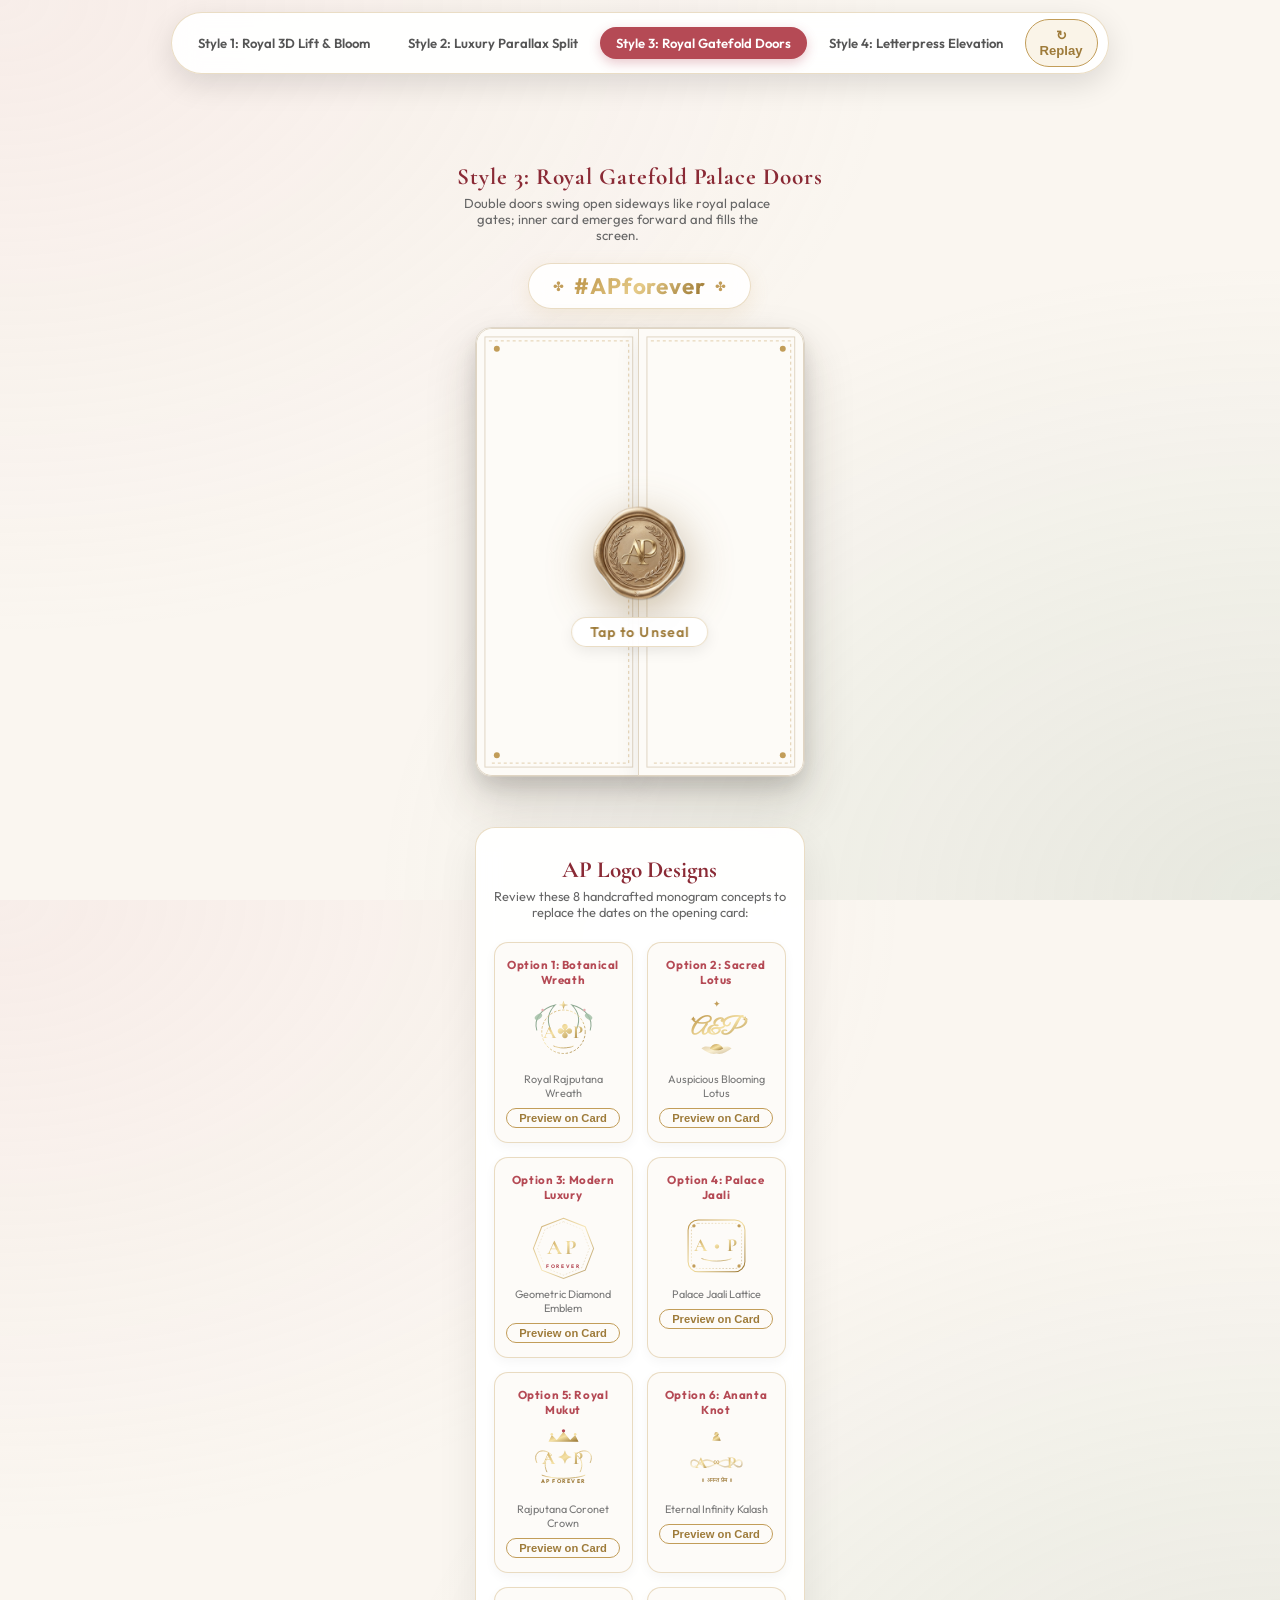
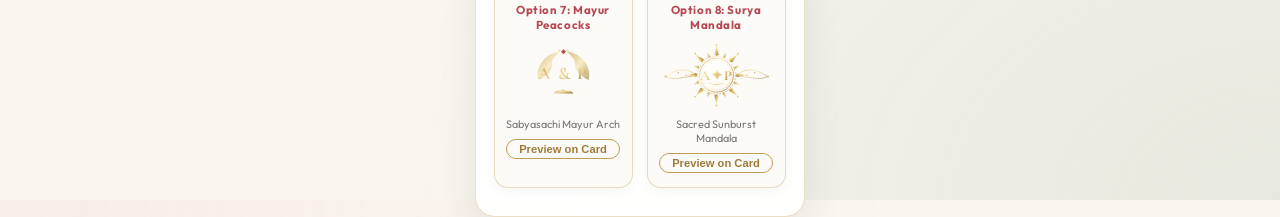
==== commit 88258815: "feat: add royal envelope opening, celebration effects, and custom assets to wedding invitation" ====
--- a/envelope-demo.html
+++ b/envelope-demo.html
@@ -18,6 +18,7 @@
     }
   </script>
 
+  <link rel="stylesheet" href="./css/divine-card.css" />
   <style>
     :root {
       --color-primary: #b54a55;
@@ -169,14 +170,14 @@
     }
 
     .hashtag-text {
-      font-family: var(--font-serif);
+      font-family: 'Outfit', sans-serif;
       font-size: 1.4rem;
       font-weight: 700;
-      letter-spacing: 0.15em;
+      letter-spacing: 0.04em;
       background: linear-gradient(135deg, #b88f42 0%, #e6cb89 50%, #946f29 100%);
       -webkit-background-clip: text;
       -webkit-text-fill-color: transparent;
-      text-transform: uppercase;
+      text-transform: none;
     }
 
     /* Envelope 3D Stage */
@@ -308,7 +309,7 @@
       padding: 2px 12px;
       border-radius: 999px;
       margin: 6px 0;
-      text-transform: uppercase;
+      text-transform: none;
     }
 
     .card-names {
@@ -389,7 +390,7 @@
       width: 104px;
       height: 104px;
       border-radius: 50%;
-      background-image: url('./assets/wax_seal_pa.png');
+      background-image: url('./assets/wax_seal_pa.png?v=2');
       background-position: center;
       background-repeat: no-repeat;
       background-size: contain;
@@ -403,7 +404,12 @@
     }
 
     .seal-cue {
-      margin-top: 12px;
+      position: absolute;
+      top: calc(100% + 12px);
+      left: 50%;
+      transform: translateX(-50%);
+      white-space: nowrap;
+      margin-top: 0;
       font-family: var(--font-sans);
       font-size: 0.88rem;
       font-weight: 600;
@@ -419,8 +425,8 @@
     }
 
     @keyframes bounceCue {
-      0%, 100% { transform: translateY(0); }
-      50% { transform: translateY(-3px); }
+      0%, 100% { transform: translateX(-50%) translateY(0); }
+      50% { transform: translateX(-50%) translateY(-3px); }
     }
 
     /* Destination Full Screen Preview Card (Revealed upon settling) */
@@ -566,17 +572,31 @@
         </div>
 
         <!-- 3. Inside Invitation Card -->
-        <div class="invitation-card" id="inner-card">
-          <img src="./assets/ganesha_gold.png" alt="Lord Ganesha" class="card-ganesha">
-          <span class="card-shloka">॥ श्री गणेशाय नमः ॥</span>
-          <span class="card-hashtag">#APforever</span>
-          <div class="card-names">
-            <span>Pranshi</span>
-            <div class="card-amp">&amp;</div>
-            <span>Akash</span>
-          </div>
-          <div class="card-ap-logo-wrap" id="demo-inner-card-logo" style="width: 176px; height: 114px; margin-top: 6px; display: flex; align-items: center; justify-content: center;">
-            <!-- Selected AP Logo injected here -->
+        <div class="invitation-card" id="inner-card" style="padding: 0; overflow: hidden; background: transparent; border: none;">
+          <div class="divine-popup-card theme-botanical" id="demo-divine-card" style="width: 100%; height: 100%;">
+            <div class="divine-card-frame">
+              <div class="frame-corner top-left"></div>
+              <div class="frame-corner top-right"></div>
+              <div class="frame-corner bottom-left"></div>
+              <div class="frame-corner bottom-right"></div>
+
+              <div class="divine-ap-logo-wrap framed-logo">
+                <img src="./assets/ap_logo_brown.png" alt="AP Logo" class="divine-ap-logo-img" id="demo-divine-logo-img" />
+              </div>
+
+              <div class="divine-cutout-wrap framed-hands" id="demo-cutout-wrap">
+                <div class="divine-cutout-aura"></div>
+                <img src="./assets/shiva_parvati_vivah_hands.png" alt="Shiva Parvati Vivah Divine Hands Union" class="divine-hands-cutout" id="demo-hands-cutout" />
+              </div>
+
+              <div class="divine-footer framed-footer">
+                <div class="divine-names-wrap">
+                  <span class="divine-name">Pranshi</span>
+                  <span class="divine-amp">&amp;</span>
+                  <span class="divine-name">Akash</span>
+                </div>
+              </div>
+            </div>
           </div>
         </div>
 
@@ -939,7 +959,7 @@
       const settledScreen = document.getElementById('settled-screen');
 
       // Reset transforms and opacities
-      gsap.set([mainEnv, innerCard, flapTop, gateLeft, gateRight, pocketFront, ribbonBand, sealWrap, sealStamp, sealCue, settledScreen], {
+      gsap.set(['#envelope-box', mainEnv, innerCard, flapTop, gateLeft, gateRight, pocketFront, ribbonBand, sealWrap, sealStamp, sealCue, settledScreen], {
         clearProps: 'all'
       });
 
@@ -1078,6 +1098,13 @@
       // STYLE 3: Royal Gatefold Palace Doors
       // =====================================================================
       else if (currentStyle === '3') {
+        // Whole page / envelope stage zoom out pullback!
+        tl.to('#envelope-box', {
+          scale: 0.90,
+          duration: 1.4,
+          ease: 'power2.out'
+        }, 0.2);
+
         // Doors swing open on Y-axis
         tl.to('#gate-left', {
           rotateY: -125,
@@ -1093,33 +1120,45 @@
           transformOrigin: 'right center'
         }, 0.35);
 
-        // Card floats forward
+        // Card floats forward centered with equal border spacing
         tl.to('#inner-card', {
-          scale: 1.05,
-          duration: 1.0,
+          scale: 1.02,
+          y: 0,
+          duration: 0.75,
           ease: 'power2.out',
-          boxShadow: '0 25px 60px rgba(117, 82, 27, 0.25)'
-        }, 0.65);
-
-        // Card expands into screen
+          boxShadow: '0 24px 55px rgba(117, 82, 27, 0.28)',
+          force3D: true
+        }, 0.35);
+
+        // Cutout settles naturally without bottom crop
+        const demoCutout = document.getElementById('demo-hands-cutout');
+        if (demoCutout) {
+          tl.fromTo(demoCutout,
+            { scale: 1.05, opacity: 0.8 },
+            { scale: 1.0, opacity: 1, duration: 0.75, ease: 'power2.out', force3D: true },
+            0.35
+          );
+        }
+
+        // Card expands into screen after viewing
         tl.to('#inner-card', {
           scale: 1.6,
           opacity: 0,
-          duration: 0.8,
+          duration: 0.85,
           ease: 'power2.inOut'
-        }, 1.85);
+        }, 2.35);
 
         tl.to('#main-env', {
           opacity: 0,
           scale: 0.92,
-          duration: 0.7,
+          duration: 0.75,
           ease: 'power2.in'
-        }, 1.85);
+        }, 2.35);
 
         tl.fromTo('#settled-screen',
           { opacity: 0, scale: 0.94, y: 15 },
           { opacity: 1, scale: 1, y: 0, duration: 0.85, ease: 'power2.out', pointerEvents: 'auto' },
-          1.95
+          2.45
         );
       }
 
--- a/css/divine-card.css
+++ b/css/divine-card.css
@@ -0,0 +1,910 @@
+/* ==========================================================================
+   Divine Union Pop-up Card & 7 Handcrafted Design Themes
+   Shiva-Parvati Sacred Hands Artwork + AP Monogram Integration
+   ========================================================================== */
+
+:root {
+  --gold-metallic: linear-gradient(135deg, #b88f42 0%, #f7e4a8 30%, #dfba70 60%, #916c26 100%);
+  --gold-primary: #c29d59;
+  --gold-dark: #8c6a23;
+  --burgundy-royal: #6b1419;
+  --burgundy-deep: #4d0a0e;
+  --ivory-base: #fdfcf9;
+  --sage-accent: #78967c;
+  --lotus-pink: #e5adb1;
+  --shadow-luxe: 0 16px 40px rgba(117, 82, 27, 0.22);
+}
+
+/* --------------------------------------------------------------------------
+   Pop-up Card Core Container
+   -------------------------------------------------------------------------- */
+.divine-popup-card {
+  width: 100%;
+  height: 100%;
+  position: relative;
+  display: flex;
+  flex-direction: column;
+  justify-content: space-between;
+  align-items: center;
+  padding: 0;
+  background: #ffffff;
+  border-radius: 12px;
+  box-sizing: border-box;
+  overflow: hidden;
+  font-family: 'Outfit', sans-serif;
+  transition: all 0.4s cubic-bezier(0.25, 1, 0.5, 1);
+}
+
+/* Base double border */
+.divine-popup-card::before {
+  display: none;
+}
+
+/* --------------------------------------------------------------------------
+   Matching Royal Theme Frame (Hands originate from left and right frame lines)
+   -------------------------------------------------------------------------- */
+.divine-card-frame {
+  position: relative;
+  width: 100%;
+  height: 100%;
+  border: 1.5px solid rgba(194, 157, 89, 0.75);
+  border-radius: 10px;
+  display: flex;
+  flex-direction: column;
+  justify-content: space-between;
+  align-items: center;
+  box-sizing: border-box;
+  background: radial-gradient(circle at 50% 30%, #fffefe 0%, #fcf7ef 100%);
+  overflow: hidden;
+  padding: 16px 8px 16px; /* Equal top and bottom padding so all borders are equally spaced */
+}
+
+.divine-card-frame::before {
+  content: '';
+  position: absolute;
+  inset: 5px; /* Equal inset on all four sides */
+  border: 1px solid rgba(194, 157, 89, 0.35);
+  border-radius: 7px;
+  pointer-events: none;
+  z-index: 2;
+}
+
+/* Four Corner Flourishes */
+.frame-corner {
+  position: absolute;
+  width: 12px;
+  height: 12px;
+  pointer-events: none;
+  z-index: 10;
+}
+
+.frame-corner.top-left {
+  top: 7px;
+  left: 7px;
+  border-top: 2px solid var(--gold-primary);
+  border-left: 2px solid var(--gold-primary);
+}
+
+.frame-corner.top-right {
+  top: 7px;
+  right: 7px;
+  border-top: 2px solid var(--gold-primary);
+  border-right: 2px solid var(--gold-primary);
+}
+
+.frame-corner.bottom-left {
+  bottom: 7px;
+  left: 7px;
+  border-bottom: 2px solid var(--gold-primary);
+  border-left: 2px solid var(--gold-primary);
+}
+
+.frame-corner.bottom-right {
+  bottom: 7px;
+  right: 7px;
+  border-bottom: 2px solid var(--gold-primary);
+  border-right: 2px solid var(--gold-primary);
+}
+
+/* Logo: Centered slightly above the centre of the card */
+.divine-ap-logo-wrap.framed-logo {
+  position: relative;
+  z-index: 7;
+  margin-top: 48px; /* Brings logo down so it sits slightly above the card centre */
+  margin-bottom: -32px; /* Sits naturally right above and between the clasping hands */
+  transition: transform 0.3s ease;
+}
+
+.framed-logo .divine-ap-logo-img {
+  height: 50px;
+  width: auto;
+  max-width: 110px;
+  object-fit: contain;
+  filter: drop-shadow(0 2px 6px rgba(82, 44, 21, 0.20));
+}
+
+.framed-logo .divine-ap-logo-img:hover {
+  transform: scale(1.05);
+}
+
+/* Hands: Zoomed out slightly so nothing is cropped at the bottom */
+.divine-cutout-wrap.framed-hands {
+  position: relative;
+  width: 100%;
+  flex: 1;
+  display: flex;
+  align-items: center;
+  justify-content: center;
+  padding: 0;
+  margin: 0;
+  overflow: visible;
+  z-index: 4;
+}
+
+.framed-hands .divine-hands-cutout {
+  width: 90%;
+  max-width: 90%;
+  height: auto;
+  max-height: 220px;
+  object-fit: contain;
+  object-position: center bottom;
+  display: block;
+  filter: drop-shadow(0 10px 22px rgba(70, 48, 25, 0.16));
+  transform-origin: center center;
+  will-change: transform, opacity;
+}
+
+.divine-footer.framed-footer {
+  position: relative;
+  z-index: 7;
+  width: 100%;
+  text-align: center;
+  margin-top: -4px;
+  margin-bottom: 2px;
+}
+
+/* --------------------------------------------------------------------------
+   Divine Artwork Frame: Shiva & Parvati Hands
+   -------------------------------------------------------------------------- */
+.divine-art-frame {
+  position: relative;
+  width: 100%;
+  flex: 1;
+  max-height: 250px;
+  min-height: 200px;
+  border-radius: 8px;
+  overflow: hidden;
+  box-shadow: 0 4px 18px rgba(0, 0, 0, 0.1);
+  display: flex;
+  align-items: center;
+  justify-content: center;
+  background: #fbf6ee;
+  z-index: 4;
+}
+
+.divine-art-img {
+  width: 100%;
+  height: 100%;
+  object-fit: cover;
+  object-position: center 30%;
+  display: block;
+  transition: transform 0.6s ease;
+}
+
+.divine-art-frame:hover .divine-art-img {
+  transform: scale(1.03);
+}
+
+.divine-art-overlay {
+  position: absolute;
+  inset: 0;
+  pointer-events: none;
+  background: radial-gradient(circle at center 35%, transparent 60%, rgba(251, 246, 238, 0.35) 100%);
+  border: 1px solid rgba(194, 157, 89, 0.3);
+  border-radius: inherit;
+}
+
+/* --------------------------------------------------------------------------
+   Transparent Hands Cutout & Divine Radiance
+   -------------------------------------------------------------------------- */
+.divine-cutout-wrap {
+  position: relative;
+  width: 100%;
+  flex: 1;
+  display: flex;
+  align-items: center;
+  justify-content: center;
+  padding: 8px 6px;
+  overflow: visible;
+  z-index: 4;
+}
+
+.divine-cutout-aura {
+  position: absolute;
+  top: 50%;
+  left: 50%;
+  width: 230px;
+  height: 195px;
+  transform: translate(-50%, -50%);
+  border-radius: 50%;
+  background: radial-gradient(circle at center, rgba(247, 228, 168, 0.5) 0%, rgba(229, 173, 177, 0.22) 42%, transparent 72%);
+  pointer-events: none;
+  z-index: -1;
+  filter: blur(12px);
+  animation: divineAuraPulse 3.5s infinite ease-in-out;
+}
+
+@keyframes divineAuraPulse {
+  0%, 100% { transform: translate(-50%, -50%) scale(1); opacity: 0.85; }
+  50% { transform: translate(-50%, -50%) scale(1.12); opacity: 1; }
+}
+
+.divine-hands-cutout {
+  width: 100%;
+  max-width: 290px;
+  height: auto;
+  max-height: 250px;
+  object-fit: contain;
+  display: block;
+  filter: drop-shadow(0 14px 28px rgba(70, 48, 25, 0.20));
+  transform-origin: center center;
+  will-change: transform, opacity;
+}
+
+/* --------------------------------------------------------------------------
+   Card Footer: Names + Hashtag + Ceremony
+   -------------------------------------------------------------------------- */
+.divine-footer {
+  display: flex;
+  flex-direction: column;
+  align-items: center;
+  text-align: center;
+  width: 100%;
+  z-index: 6;
+  margin-top: 6px;
+}
+
+.divine-names-wrap {
+  display: flex;
+  align-items: baseline;
+  justify-content: center;
+  gap: 8px;
+  margin-bottom: 2px;
+}
+
+.divine-name {
+  font-family: 'Great Vibes', 'Alex Brush', cursive;
+  font-size: 2.25rem;
+  font-weight: 400;
+  color: #1a1a1a;
+  line-height: 1.15;
+  letter-spacing: 0.02em;
+  text-shadow: 0 1px 2px rgba(0, 0, 0, 0.05);
+}
+
+.divine-amp {
+  font-family: 'Alex Brush', cursive;
+  font-size: 1.5rem;
+  color: var(--gold-primary);
+  line-height: 1;
+}
+
+.divine-sub-badge {
+  display: none !important;
+}
+
+/* ==========================================================================
+   THE 7 DISTINCT DESIGN THEMES
+   ========================================================================== */
+
+/* --------------------------------------------------------------------------
+   Design 1: Royal Jharokha Arch (Mughal Palace Pavilion)
+   -------------------------------------------------------------------------- */
+.theme-jharokha {
+  background: radial-gradient(circle at 50% 20%, #ffffff 0%, #fcf8f2 100%);
+  border: 1.5px solid rgba(194, 157, 89, 0.6);
+}
+
+.theme-jharokha::before {
+  border: 1px solid rgba(194, 157, 89, 0.4);
+}
+
+.theme-jharokha .divine-shloka {
+  color: #8c6a23;
+  letter-spacing: 0.08em;
+}
+
+.theme-jharokha .divine-art-frame {
+  border-radius: 65px 65px 8px 8px; /* Classic Jharokha arch top */
+  border: 1.5px solid #d4b476;
+  box-shadow: 0 6px 20px rgba(184, 143, 66, 0.22);
+}
+
+.theme-jharokha .divine-art-overlay {
+  box-shadow: inset 0 0 15px rgba(184, 143, 66, 0.2);
+}
+
+.theme-jharokha .divine-name {
+  font-family: 'Cormorant Garamond', serif;
+  font-size: 1.45rem;
+  font-weight: 700;
+  letter-spacing: 0.04em;
+  color: #2b221a;
+}
+
+/* --------------------------------------------------------------------------
+   Design 2: Sacred Pichwai & Silk Scroll (Burgundy & Gold Heritage)
+   -------------------------------------------------------------------------- */
+.theme-pichwai {
+  background: #fbf5eb;
+  border: 2px solid rgba(107, 20, 25, 0.35);
+  box-shadow: inset 0 0 25px rgba(107, 20, 25, 0.04);
+}
+
+.theme-pichwai::before {
+  border: 1px dashed rgba(107, 20, 25, 0.3);
+}
+
+.theme-pichwai .divine-shloka {
+  color: var(--burgundy-royal);
+  font-weight: 600;
+}
+
+.theme-pichwai .divine-art-frame {
+  border: 2px solid var(--burgundy-royal);
+  border-radius: 6px;
+  box-shadow: 0 6px 22px rgba(107, 20, 25, 0.18);
+}
+
+.theme-pichwai .divine-name {
+  font-family: 'Alex Brush', cursive;
+  font-size: 2rem;
+  color: var(--burgundy-royal);
+}
+
+.theme-pichwai .divine-sub-badge {
+  background: rgba(107, 20, 25, 0.08);
+  color: var(--burgundy-royal);
+  border-color: rgba(107, 20, 25, 0.25);
+}
+
+/* --------------------------------------------------------------------------
+   Design 3: Modern Botanical Editorial (Clean Contemporary Fusion)
+   -------------------------------------------------------------------------- */
+.theme-botanical {
+  background: #ffffff;
+  border: 1px solid rgba(120, 150, 124, 0.45);
+}
+
+.theme-botanical::before {
+  border: 1px solid rgba(120, 150, 124, 0.25);
+}
+
+.theme-botanical .divine-ap-logo-wrap {
+  width: auto;
+  height: auto;
+  border-radius: 0;
+  background: transparent;
+  border: none;
+  margin-bottom: 2px;
+}
+
+.theme-botanical .divine-ap-logo-img {
+  height: 58px;
+  max-width: 125px;
+}
+
+.theme-botanical .divine-art-frame {
+  border-radius: 10px;
+  border: 1px solid rgba(120, 150, 124, 0.35);
+  box-shadow: 0 8px 24px rgba(60, 80, 65, 0.12);
+}
+
+.theme-botanical .divine-shloka {
+  color: var(--sage-accent);
+}
+
+.theme-botanical .divine-name {
+  font-family: 'Great Vibes', 'Alex Brush', cursive;
+  font-size: 2.25rem;
+  font-weight: 400;
+  letter-spacing: 0.02em;
+  text-transform: none;
+  color: #1a1a1a;
+  line-height: 1.15;
+}
+
+.theme-botanical .divine-amp {
+  font-family: 'Alex Brush', cursive;
+  font-size: 1.5rem;
+  color: var(--gold-primary);
+  line-height: 1;
+}
+
+.theme-botanical .divine-sub-badge {
+  display: none !important;
+}
+
+/* --------------------------------------------------------------------------
+   Design 4: Swarna Mandir (Golden Temple Sanctum & Aura)
+   -------------------------------------------------------------------------- */
+.theme-sanctum {
+  background: radial-gradient(circle at 50% 30%, #fffdf8 0%, #fbf5e6 100%);
+  border: 2px solid rgba(194, 157, 89, 0.7);
+}
+
+.theme-sanctum::before {
+  border: 1.5px solid rgba(194, 157, 89, 0.5);
+  border-radius: 6px;
+}
+
+.theme-sanctum .divine-ap-logo-wrap::before {
+  content: '';
+  position: absolute;
+  width: 70px;
+  height: 70px;
+  border-radius: 50%;
+  background: radial-gradient(circle, rgba(247, 228, 168, 0.6) 0%, transparent 70%);
+  z-index: -1;
+  animation: auraGlow 3s infinite ease-in-out;
+}
+
+@keyframes auraGlow {
+  0%, 100% { transform: scale(1); opacity: 0.7; }
+  50% { transform: scale(1.15); opacity: 1; }
+}
+
+.theme-sanctum .divine-art-frame {
+  border: 2px solid #c29d59;
+  border-radius: 12px;
+  box-shadow: 0 8px 28px rgba(194, 157, 89, 0.35);
+}
+
+.theme-sanctum .divine-art-overlay {
+  background: radial-gradient(circle at 50% 40%, transparent 55%, rgba(247, 228, 168, 0.25) 100%);
+}
+
+.theme-sanctum .divine-shloka {
+  color: #9c731e;
+  font-weight: 700;
+  font-size: 0.9rem;
+}
+
+.theme-sanctum .divine-name {
+  font-family: 'Great Vibes', cursive;
+  font-size: 2.1rem;
+  color: #8c6a23;
+  text-shadow: 0 1px 2px rgba(247, 228, 168, 0.4);
+}
+
+/* --------------------------------------------------------------------------
+   Design 5: Botanical Pavilion & Lotus (Floral Harmony)
+   -------------------------------------------------------------------------- */
+.theme-lotus {
+  background: #fdfaf7;
+  border: 1.5px solid rgba(229, 173, 177, 0.5);
+}
+
+.theme-lotus::before {
+  border: 1px solid rgba(194, 157, 89, 0.3);
+}
+
+.theme-lotus .divine-art-frame {
+  border: 1.5px solid rgba(229, 173, 177, 0.7);
+  border-radius: 14px;
+  box-shadow: 0 6px 22px rgba(229, 173, 177, 0.25);
+}
+
+.theme-lotus .divine-shloka {
+  color: #b05763;
+}
+
+.theme-lotus .divine-name {
+  font-family: 'Parisienne', cursive;
+  font-size: 1.85rem;
+  color: #3b2a2d;
+}
+
+.theme-lotus .divine-sub-badge {
+  background: rgba(229, 173, 177, 0.15);
+  color: #8c3643;
+  border-color: rgba(229, 173, 177, 0.4);
+}
+
+/* --------------------------------------------------------------------------
+   Design 6: Royal Mehendi & Alta (Traditional Bridal Duo-Tone)
+   -------------------------------------------------------------------------- */
+.theme-mehendi {
+  background: #fcf9f2;
+  border: 2px solid #a33b47;
+}
+
+.theme-mehendi::before {
+  border: 1px double #c29d59;
+}
+
+.theme-mehendi .divine-art-frame {
+  border-radius: 4px;
+  border: 2px solid #a33b47;
+  outline: 1.5px solid #dfbe7d;
+  outline-offset: -5px;
+  box-shadow: 0 8px 25px rgba(163, 59, 71, 0.25);
+}
+
+.theme-mehendi .divine-shloka {
+  color: #a33b47;
+  font-weight: 700;
+}
+
+.theme-mehendi .divine-name {
+  font-family: 'Great Vibes', cursive;
+  font-size: 2.15rem;
+  color: #5c1822;
+}
+
+.theme-mehendi .divine-sub-badge {
+  background: rgba(163, 59, 71, 0.1);
+  color: #a33b47;
+  border-color: rgba(163, 59, 71, 0.3);
+}
+
+/* --------------------------------------------------------------------------
+   Design 7: Contemporary Frosted Glass & Gold Foil
+   -------------------------------------------------------------------------- */
+.theme-couture {
+  background: rgba(255, 255, 255, 0.88);
+  backdrop-filter: blur(14px);
+  -webkit-backdrop-filter: blur(14px);
+  border: 1.5px solid rgba(255, 255, 255, 0.9);
+  box-shadow: 0 16px 40px rgba(0, 0, 0, 0.08), inset 0 0 0 1px rgba(194, 157, 89, 0.35);
+}
+
+.theme-couture::before {
+  border: 1px solid rgba(194, 157, 89, 0.2);
+  border-radius: 10px;
+}
+
+.theme-couture .divine-ap-logo-wrap {
+  background: rgba(255, 255, 255, 0.7);
+  backdrop-filter: blur(8px);
+  padding: 4px 14px;
+  border-radius: 999px;
+  border: 1px solid rgba(194, 157, 89, 0.35);
+  box-shadow: 0 4px 12px rgba(0, 0, 0, 0.04);
+}
+
+.theme-couture .divine-art-frame {
+  border-radius: 16px;
+  border: 1px solid rgba(255, 255, 255, 0.8);
+  box-shadow: 0 10px 30px rgba(0, 0, 0, 0.09);
+}
+
+.theme-couture .divine-name {
+  font-family: 'Cormorant Garamond', serif;
+  font-size: 1.5rem;
+  font-weight: 600;
+  letter-spacing: 0.06em;
+  color: #1e1e1e;
+}
+
+.theme-couture .divine-sub-badge {
+  background: rgba(0, 0, 0, 0.03);
+  color: #4a4a4a;
+  border-color: rgba(0, 0, 0, 0.1);
+}
+
+/* ==========================================================================
+   WHOLE PAGE / STAGE ZOOM-OUT CAMERA ANIMATIONS
+   ========================================================================== */
+.envelope-stage {
+  transform-origin: center center;
+  will-change: transform;
+}
+
+/* Simulator only uses CSS transitions when triggered without GSAP */
+#live-sim-stage {
+  transition: transform 1.25s cubic-bezier(0.25, 1, 0.5, 1), filter 1.25s ease;
+}
+
+/* Initial close-up focus before unsealing */
+.envelope-stage.stage-camera-focused {
+  transform: scale(1.08);
+}
+
+/* Cinematic Zoom-Out States */
+.envelope-stage.stage-zoom-majestic {
+  transform: scale(0.92);
+}
+
+.envelope-stage.stage-zoom-regal {
+  transform: scale(0.86);
+}
+
+.envelope-stage.stage-zoom-float {
+  transform: scale(0.96) translateY(-10px);
+}
+
+/* Ambient Back-glow upon opening */
+.envelope-stage.stage-unsealed {
+  filter: drop-shadow(0 20px 45px rgba(117, 82, 27, 0.18));
+}
+
+/* ==========================================================================
+   INTERACTIVE POPUP DESIGN STUDIO (SHOWCASE & CONTROLS)
+   ========================================================================== */
+.popup-studio-section {
+  max-width: 1240px;
+  margin: 40px auto 60px;
+  padding: 40px 24px;
+  background: #ffffff;
+  border-radius: 24px;
+  border: 1.5px solid rgba(194, 157, 89, 0.35);
+  box-shadow: 0 18px 50px rgba(0, 0, 0, 0.06);
+}
+
+.popup-studio-header {
+  text-align: center;
+  margin-bottom: 34px;
+}
+
+.popup-studio-badge {
+  display: inline-block;
+  font-size: 0.78rem;
+  font-weight: 700;
+  letter-spacing: 0.12em;
+  text-transform: uppercase;
+  padding: 5px 16px;
+  border-radius: 999px;
+  background: #fbf5eb;
+  color: #8c6a23;
+  border: 1px solid #dfbe7d;
+  margin-bottom: 10px;
+}
+
+.popup-studio-title {
+  font-family: 'Cormorant Garamond', serif;
+  font-size: 2.45rem;
+  font-weight: 700;
+  color: #242c26;
+  line-height: 1.2;
+  margin-bottom: 10px;
+}
+
+.popup-studio-desc {
+  max-width: 820px;
+  margin: 0 auto;
+  color: #636b66;
+  font-size: 1rem;
+  line-height: 1.6;
+}
+
+/* Studio Controls Bar */
+.popup-controls-bar {
+  display: flex;
+  flex-wrap: wrap;
+  align-items: center;
+  justify-content: center;
+  gap: 16px 28px;
+  background: #fdfaf5;
+  border: 1px solid rgba(194, 157, 89, 0.3);
+  padding: 16px 22px;
+  border-radius: 16px;
+  margin-bottom: 36px;
+}
+
+.popup-ctrl-group {
+  display: flex;
+  align-items: center;
+  gap: 10px;
+}
+
+.popup-ctrl-label {
+  font-size: 0.85rem;
+  font-weight: 700;
+  color: #4a4e4b;
+  letter-spacing: 0.04em;
+}
+
+.popup-toggle-btn {
+  background: #ffffff;
+  border: 1px solid rgba(194, 157, 89, 0.35);
+  color: #555c57;
+  padding: 6px 14px;
+  border-radius: 999px;
+  font-size: 0.82rem;
+  font-weight: 600;
+  cursor: pointer;
+  transition: all 0.25s ease;
+}
+
+.popup-toggle-btn:hover {
+  background: #fdf4e4;
+  color: #8c6a23;
+  border-color: #dfbe7d;
+}
+
+.popup-toggle-btn.active {
+  background: #8c6a23;
+  color: #ffffff;
+  border-color: #8c6a23;
+  box-shadow: 0 4px 12px rgba(140, 106, 35, 0.25);
+}
+
+/* 7 Cards Comparison Grid */
+.popup-designs-grid {
+  display: grid;
+  grid-template-columns: repeat(auto-fit, minmax(310px, 1fr));
+  gap: 26px;
+  margin-bottom: 45px;
+}
+
+.popup-design-card {
+  background: #faf7f2;
+  border: 1.5px solid rgba(194, 157, 89, 0.25);
+  border-radius: 18px;
+  padding: 20px 18px;
+  display: flex;
+  flex-direction: column;
+  transition: all 0.3s cubic-bezier(0.2, 0.8, 0.2, 1);
+  position: relative;
+  cursor: pointer;
+}
+
+.popup-design-card:hover {
+  transform: translateY(-4px);
+  border-color: #c29d59;
+  box-shadow: 0 14px 35px rgba(117, 82, 27, 0.12);
+}
+
+.popup-design-card.selected {
+  border-color: #8c6a23;
+  background: #ffffff;
+  box-shadow: 0 16px 40px rgba(140, 106, 35, 0.18);
+  outline: 2px solid #8c6a23;
+}
+
+.card-num-tag {
+  position: absolute;
+  top: 14px;
+  left: 14px;
+  font-size: 0.72rem;
+  font-weight: 700;
+  letter-spacing: 0.08em;
+  padding: 3px 10px;
+  border-radius: 999px;
+  background: #ffffff;
+  color: #8c6a23;
+  border: 1px solid rgba(194, 157, 89, 0.4);
+  z-index: 10;
+}
+
+.card-preview-stage {
+  width: 100%;
+  height: 380px;
+  border-radius: 14px;
+  padding: 10px;
+  background: #f0ebe2;
+  margin-bottom: 16px;
+  display: flex;
+  align-items: center;
+  justify-content: center;
+  position: relative;
+}
+
+.popup-card-meta {
+  display: flex;
+  flex-direction: column;
+  gap: 6px;
+}
+
+.popup-card-title {
+  font-family: 'Cormorant Garamond', serif;
+  font-size: 1.35rem;
+  font-weight: 700;
+  color: #242c26;
+  margin: 0;
+}
+
+.popup-card-tagline {
+  font-size: 0.8rem;
+  color: #8c6a23;
+  font-weight: 600;
+}
+
+.popup-card-desc {
+  font-size: 0.86rem;
+  color: #636b66;
+  line-height: 1.5;
+  margin: 4px 0 12px;
+}
+
+.popup-card-swatches {
+  display: flex;
+  align-items: center;
+  gap: 6px;
+  margin-bottom: 14px;
+}
+
+.swatch-dot {
+  width: 16px;
+  height: 16px;
+  border-radius: 50%;
+  border: 1px solid rgba(0, 0, 0, 0.1);
+}
+
+.btn-select-design {
+  width: 100%;
+  padding: 9px 16px;
+  border-radius: 999px;
+  border: 1.5px solid #c29d59;
+  background: #ffffff;
+  color: #8c6a23;
+  font-size: 0.85rem;
+  font-weight: 700;
+  cursor: pointer;
+  transition: all 0.25s ease;
+  display: flex;
+  align-items: center;
+  justify-content: center;
+  gap: 8px;
+}
+
+.popup-design-card.selected .btn-select-design,
+.btn-select-design:hover {
+  background: #8c6a23;
+  color: #ffffff;
+  border-color: #8c6a23;
+}
+
+/* Simulator Anchor Section */
+.simulator-anchor-wrap {
+  margin-top: 25px;
+  padding: 30px 20px;
+  background: #fdfaf6;
+  border-radius: 20px;
+  border: 1px solid rgba(194, 157, 89, 0.35);
+  text-align: center;
+}
+
+.sim-actions-bar {
+  display: flex;
+  flex-wrap: wrap;
+  align-items: center;
+  justify-content: center;
+  gap: 14px;
+  margin-top: 20px;
+}
+
+.sim-action-btn {
+  padding: 10px 24px;
+  border-radius: 999px;
+  font-weight: 700;
+  font-size: 0.92rem;
+  cursor: pointer;
+  transition: all 0.25s ease;
+  display: inline-flex;
+  align-items: center;
+  gap: 8px;
+}
+
+.btn-trigger-unseal {
+  background: linear-gradient(135deg, #c29d59 0%, #8c6a23 100%);
+  color: #ffffff;
+  border: none;
+  box-shadow: 0 6px 20px rgba(140, 106, 35, 0.3);
+}
+
+.btn-trigger-unseal:hover {
+  transform: translateY(-2px);
+  box-shadow: 0 8px 25px rgba(140, 106, 35, 0.45);
+}
+
+.btn-reset-envelope {
+  background: #ffffff;
+  border: 1.5px solid rgba(140, 106, 35, 0.4);
+  color: #8c6a23;
+}
+
+.btn-reset-envelope:hover {
+  background: #fbf5eb;
+}
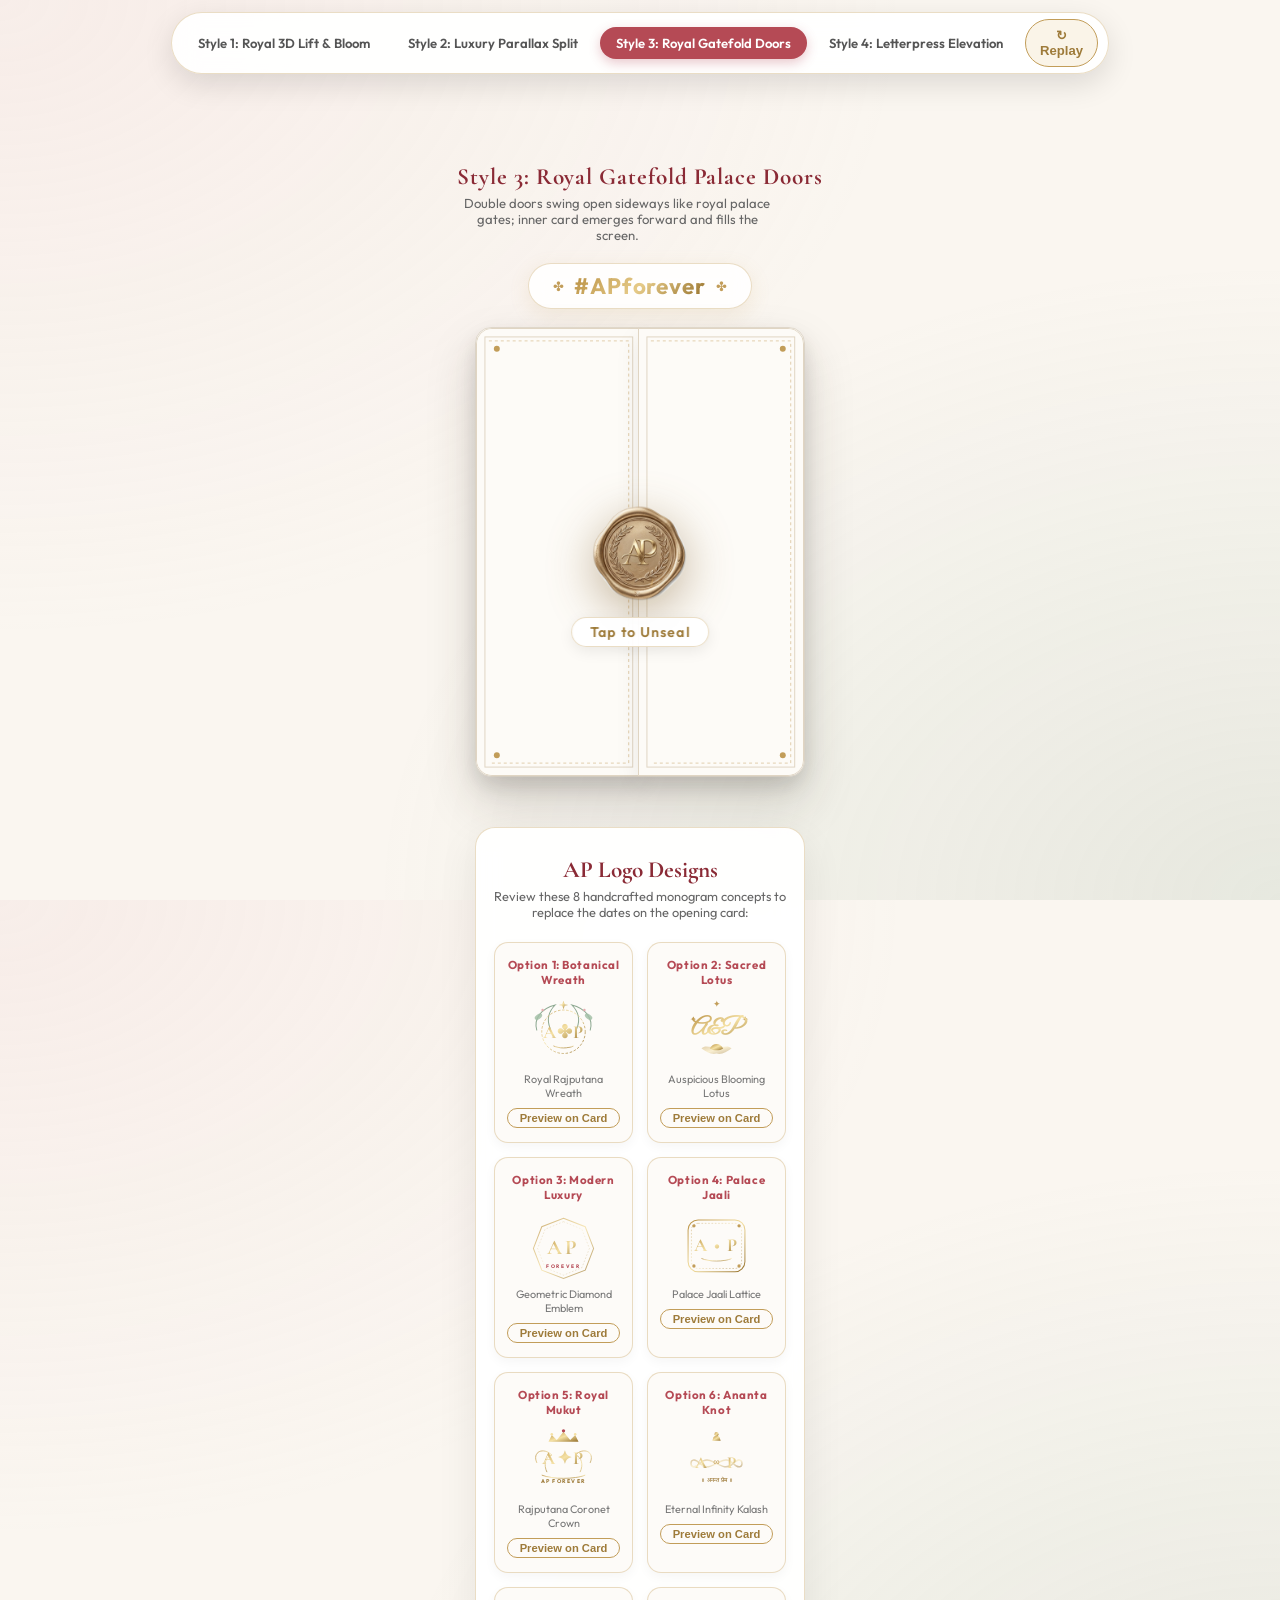
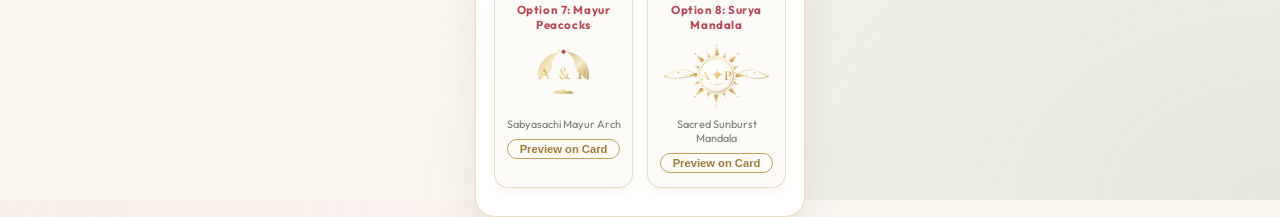
==== commit 9d73323a: "feat: add complete wedding invitation web application with audio, animations, and interactive featur" ====
--- a/envelope-demo.html
+++ b/envelope-demo.html
@@ -3,7 +3,7 @@
 <head>
   <meta charset="UTF-8">
   <meta name="viewport" content="width=device-width, initial-scale=1.0, maximum-scale=1.0, user-scalable=no">
-  <title>Pranshi & Akash — Envelope Animation Showcase</title>
+  <title>Akash & Pranshi — Envelope Animation Showcase</title>
   
   <!-- Google Fonts -->
   <link rel="preconnect" href="https://fonts.googleapis.com">
@@ -591,9 +591,9 @@
 
               <div class="divine-footer framed-footer">
                 <div class="divine-names-wrap">
-                  <span class="divine-name">Pranshi</span>
+                  <span class="divine-name name-akash">Akash</span>
                   <span class="divine-amp">&amp;</span>
-                  <span class="divine-name">Akash</span>
+                  <span class="divine-name name-pranshi">Pranshi</span>
                 </div>
               </div>
             </div>
@@ -646,9 +646,8 @@
       <div class="settled-full-screen" id="settled-screen">
         <img src="./assets/ganesha_gold.png" alt="Lord Ganesha" class="full-ganesha">
         <span class="full-shloka">॥ श्री गणेशाय नमः ॥</span>
-        <h1 class="full-names">Pranshi &amp; Akash</h1>
+        <h1 class="full-names">Akash &amp; Pranshi</h1>
         <p class="full-prose">With blessings from both families, we warmly welcome you to our wedding celebrations.</p>
-        <span class="full-badge">18th &amp; 20th November 2026 • Moradabad</span>
         <div class="success-pill">✓ Seamless Screen Fill Complete</div>
     </div>
 
--- a/css/divine-card.css
+++ b/css/divine-card.css
@@ -273,13 +273,17 @@
 }
 
 .divine-name {
-  font-family: 'Great Vibes', 'Alex Brush', cursive;
+  font-family: 'Alex Brush', 'Great Vibes', cursive;
   font-size: 2.25rem;
   font-weight: 400;
   color: #1a1a1a;
   line-height: 1.15;
   letter-spacing: 0.02em;
   text-shadow: 0 1px 2px rgba(0, 0, 0, 0.05);
+}
+
+.divine-name.name-akash {
+  font-family: 'Alex Brush', 'Pinyon Script', cursive;
 }
 
 .divine-amp {
@@ -405,13 +409,17 @@
 }
 
 .theme-botanical .divine-name {
-  font-family: 'Great Vibes', 'Alex Brush', cursive;
+  font-family: 'Alex Brush', 'Great Vibes', cursive;
   font-size: 2.25rem;
   font-weight: 400;
   letter-spacing: 0.02em;
   text-transform: none;
   color: #1a1a1a;
   line-height: 1.15;
+}
+
+.theme-botanical .divine-name.name-akash {
+  font-family: 'Alex Brush', 'Pinyon Script', cursive;
 }
 
 .theme-botanical .divine-amp {
@@ -471,7 +479,7 @@
 }
 
 .theme-sanctum .divine-name {
-  font-family: 'Great Vibes', cursive;
+  font-family: 'Alex Brush', cursive;
   font-size: 2.1rem;
   color: #8c6a23;
   text-shadow: 0 1px 2px rgba(247, 228, 168, 0.4);
@@ -537,7 +545,7 @@
 }
 
 .theme-mehendi .divine-name {
-  font-family: 'Great Vibes', cursive;
+  font-family: 'Alex Brush', cursive;
   font-size: 2.15rem;
   color: #5c1822;
 }
